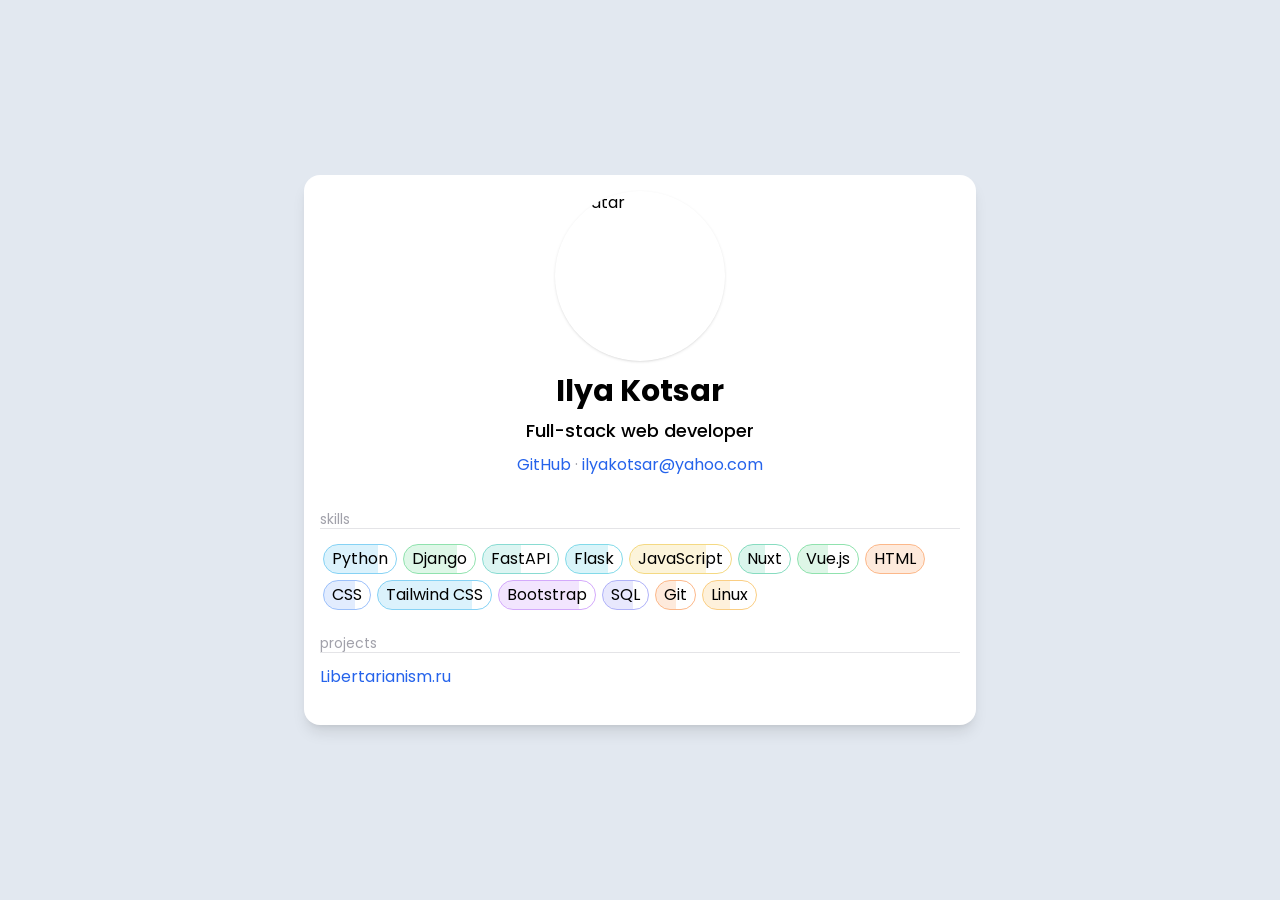
==== index.html @ 61170e6a "Update" ====
<!DOCTYPE html>
<html lang="en">
	<head>
		<meta charset="utf-8">
		<meta name="viewport" content="width=device-width, initial-scale=1">
		<title>Ilya Kotsar / Илья Коцарь</title>
		<link rel="icon" type="image/png" href="https://avatars.githubusercontent.com/u/57188064?v=4">
		<link rel="preconnect" href="https://fonts.googleapis.com">
		<link rel="preconnect" href="https://fonts.gstatic.com" crossorigin>
		<link href="https://fonts.googleapis.com/css2?family=Poppins:wght@400;700&display=swap" rel="stylesheet">
		<link rel="stylesheet" href="/main.min.css">
		<!--
		<script src="https://cdn.tailwindcss.com"></script>
		<style>
			body {
				font-family: 'Poppins', sans-serif;
			}
		</style>
		-->
	</head>
	<body class="text-black bg-slate-200">
		<div class="h-screen flex justify-center items-center">
			<div class="max-w-2xl bg-white rounded-2xl m-2 shadow-lg">
				<div class="p-4">
					<div class="flex justify-center">
						<img src="https://avatars.githubusercontent.com/u/57188064?v=4" class="rounded-full shadow" alt="Avatar" width="170" height="170">
					</div>
					<div class="text-center mt-3">
						<h1 class="text-3xl font-bold">Ilya Kotsar</h1>
						<h2 class="text-lg font-medium mt-2">Full-stack web developer</h2>
						<div class="mt-2">
							<a href="https://github.com/ilyakotsar" class="text-blue-600 border-b border-transparent hover:border-blue-600 hover:transition" target="_blank">GitHub</a>
							<span class="text-zinc-400">·</span>
							<a href="mailto:ilyakotsar@yahoo.com" class="text-blue-600 border-b border-transparent hover:border-blue-600 hover:transition">ilyakotsar@yahoo.com</a>
						</div>
					</div>
				</div>
				<div class="p-4">
					<h3 class="text-zinc-400 text-sm border-b border-zinc-200 h-5">skills</h3>
					<div class="flex flex-wrap mt-3 mb-5">
						<div class="h-7 px-2 relative outline outline-1 outline-sky-500/50 rounded-full m-1">
							<div class="h-7 px-2 w-3/4 bg-sky-500/15 rounded-l-full absolute bottom-0 left-0"></div>
							<div class="h-7 flex items-center justify-center relative">Python</div>
						</div>
						<div class="h-7 px-2 relative outline outline-1 outline-green-500/50 rounded-full m-1">
							<div class="h-7 px-2 w-3/4 bg-green-500/15 rounded-l-full absolute bottom-0 left-0"></div>
							<div class="h-7 flex items-center justify-center relative">Django</div>
						</div>
						<div class="h-7 px-2 relative outline outline-1 outline-teal-500/50 rounded-full m-1">
							<div class="h-7 px-2 w-1/2 bg-teal-500/15 rounded-l-full absolute bottom-0 left-0"></div>
							<div class="h-7 flex items-center justify-center relative">FastAPI</div>
						</div>
						<div class="h-7 px-2 relative outline outline-1 outline-cyan-500/50 rounded-full m-1">
							<div class="h-7 px-2 w-3/4 bg-cyan-500/15 rounded-l-full absolute bottom-0 left-0"></div>
							<div class="h-7 flex items-center justify-center relative">Flask</div>
						</div>
						<div class="h-7 px-2 relative outline outline-1 outline-yellow-500/50 rounded-full m-1">
							<div class="h-7 px-2 w-3/4 bg-yellow-500/15 rounded-l-full absolute bottom-0 left-0"></div>
							<div class="h-7 flex items-center justify-center relative">JavaScript</div>
						</div>
						<div class="h-7 px-2 relative outline outline-1 outline-emerald-500/50 rounded-full m-1">
							<div class="h-7 px-2 w-1/2 bg-emerald-500/15 rounded-l-full absolute bottom-0 left-0"></div>
							<div class="h-7 flex items-center justify-center relative">Nuxt</div>
						</div>
						<div class="h-7 px-2 relative outline outline-1 outline-green-500/50 rounded-full m-1">
							<div class="h-7 px-2 w-1/2 bg-green-500/15 rounded-l-full absolute bottom-0 left-0"></div>
							<div class="h-7 flex items-center justify-center relative">Vue.js</div>
						</div>
						<div class="h-7 px-2 relative outline outline-1 outline-orange-500/50 rounded-full m-1">
							<div class="h-7 px-2 w-full bg-orange-500/15 rounded-full absolute bottom-0 left-0"></div>
							<div class="h-7 flex items-center justify-center relative">HTML</div>
						</div>
						<div class="h-7 px-2 relative outline outline-1 outline-blue-500/50 rounded-full m-1">
							<div class="h-7 px-2 w-4/6 bg-blue-500/15 rounded-l-full absolute bottom-0 left-0"></div>
							<div class="h-7 flex items-center justify-center relative">CSS</div>
						</div>
						<div class="h-7 px-2 relative outline outline-1 outline-sky-500/50 rounded-full m-1">
							<div class="h-7 px-2 w-5/6 bg-sky-500/15 rounded-l-full absolute bottom-0 left-0"></div>
							<div class="h-7 flex items-center justify-center relative">Tailwind CSS</div>
						</div>
						<div class="h-7 px-2 relative outline outline-1 outline-purple-500/50 rounded-full m-1">
							<div class="h-7 px-2 w-5/6 bg-purple-500/15 rounded-l-full absolute bottom-0 left-0"></div>
							<div class="h-7 flex items-center justify-center relative">Bootstrap</div>
						</div>
						<div class="h-7 px-2 relative outline outline-1 outline-indigo-500/50 rounded-full m-1">
							<div class="h-7 px-2 w-4/6 bg-indigo-500/15 rounded-l-full absolute bottom-0 left-0"></div>
							<div class="h-7 flex items-center justify-center relative">SQL</div>
						</div>
						<div class="h-7 px-2 relative outline outline-1 outline-orange-500/50 rounded-full m-1">
							<div class="h-7 px-2 w-1/2 bg-orange-500/15 rounded-l-full absolute bottom-0 left-0"></div>
							<div class="h-7 flex items-center justify-center relative">Git</div>
						</div>
						<div class="h-7 px-2 relative outline outline-1 outline-amber-500/50 rounded-full m-1">
							<div class="h-7 px-2 w-1/2 bg-amber-500/15 rounded-l-full absolute bottom-0 left-0"></div>
							<div class="h-7 flex items-center justify-center relative">Linux</div>
						</div>
					</div>
					<h3 class="text-zinc-400 text-sm border-b border-zinc-200 h-5">projects</h3>
					<div class="mt-3 mb-5">
						<a href="https://libertarianism.ru/" class="text-blue-600 border-b border-transparent hover:border-blue-600 hover:transition" target="_blank">Libertarianism.ru</a>
					</div>
				</div>
			</div>
		</div>
	</body>
</html>
---- main.min.css ----
/*! tailwindcss v3.4.4 | MIT License | https://tailwindcss.com*/*,:after,:before{box-sizing:border-box;border:0 solid #e5e7eb}:after,:before{--tw-content:""}:host,html{line-height:1.5;-webkit-text-size-adjust:100%;-moz-tab-size:4;-o-tab-size:4;tab-size:4;font-family:Poppins,sans-serif;font-feature-settings:normal;font-variation-settings:normal;-webkit-tap-highlight-color:transparent}body{margin:0;line-height:inherit}hr{height:0;color:inherit;border-top-width:1px}abbr:where([title]){-webkit-text-decoration:underline dotted;text-decoration:underline dotted}h1,h2,h3,h4,h5,h6{font-size:inherit;font-weight:inherit}a{color:inherit;text-decoration:inherit}b,strong{font-weight:bolder}code,kbd,pre,samp{font-family:monospace;font-feature-settings:normal;font-variation-settings:normal;font-size:1em}small{font-size:80%}sub,sup{font-size:75%;line-height:0;position:relative;vertical-align:initial}sub{bottom:-.25em}sup{top:-.5em}table{text-indent:0;border-color:inherit;border-collapse:collapse}button,input,optgroup,select,textarea{font-family:inherit;font-feature-settings:inherit;font-variation-settings:inherit;font-size:100%;font-weight:inherit;line-height:inherit;letter-spacing:inherit;color:inherit;margin:0;padding:0}button,select{text-transform:none}button,input:where([type=button]),input:where([type=reset]),input:where([type=submit]){-webkit-appearance:button;background-color:initial;background-image:none}:-moz-focusring{outline:auto}:-moz-ui-invalid{box-shadow:none}progress{vertical-align:initial}::-webkit-inner-spin-button,::-webkit-outer-spin-button{height:auto}[type=search]{-webkit-appearance:textfield;outline-offset:-2px}::-webkit-search-decoration{-webkit-appearance:none}::-webkit-file-upload-button{-webkit-appearance:button;font:inherit}summary{display:list-item}blockquote,dd,dl,figure,h1,h2,h3,h4,h5,h6,hr,p,pre{margin:0}fieldset{margin:0}fieldset,legend{padding:0}menu,ol,ul{list-style:none;margin:0;padding:0}dialog{padding:0}textarea{resize:vertical}input::-moz-placeholder,textarea::-moz-placeholder{opacity:1;color:#9ca3af}input::placeholder,textarea::placeholder{opacity:1;color:#9ca3af}[role=button],button{cursor:pointer}:disabled{cursor:default}audio,canvas,embed,iframe,img,object,svg,video{display:block;vertical-align:middle}img,video{max-width:100%;height:auto}[hidden]{display:none}*,::backdrop,:after,:before{--tw-border-spacing-x:0;--tw-border-spacing-y:0;--tw-translate-x:0;--tw-translate-y:0;--tw-rotate:0;--tw-skew-x:0;--tw-skew-y:0;--tw-scale-x:1;--tw-scale-y:1;--tw-pan-x: ;--tw-pan-y: ;--tw-pinch-zoom: ;--tw-scroll-snap-strictness:proximity;--tw-gradient-from-position: ;--tw-gradient-via-position: ;--tw-gradient-to-position: ;--tw-ordinal: ;--tw-slashed-zero: ;--tw-numeric-figure: ;--tw-numeric-spacing: ;--tw-numeric-fraction: ;--tw-ring-inset: ;--tw-ring-offset-width:0px;--tw-ring-offset-color:#fff;--tw-ring-color:#3b82f680;--tw-ring-offset-shadow:0 0 #0000;--tw-ring-shadow:0 0 #0000;--tw-shadow:0 0 #0000;--tw-shadow-colored:0 0 #0000;--tw-blur: ;--tw-brightness: ;--tw-contrast: ;--tw-grayscale: ;--tw-hue-rotate: ;--tw-invert: ;--tw-saturate: ;--tw-sepia: ;--tw-drop-shadow: ;--tw-backdrop-blur: ;--tw-backdrop-brightness: ;--tw-backdrop-contrast: ;--tw-backdrop-grayscale: ;--tw-backdrop-hue-rotate: ;--tw-backdrop-invert: ;--tw-backdrop-opacity: ;--tw-backdrop-saturate: ;--tw-backdrop-sepia: ;--tw-contain-size: ;--tw-contain-layout: ;--tw-contain-paint: ;--tw-contain-style: }.absolute{position:absolute}.relative{position:relative}.bottom-0{bottom:0}.left-0{left:0}.m-1{margin:.25rem}.m-2{margin:.5rem}.mb-5{margin-bottom:1.25rem}.mt-2{margin-top:.5rem}.mt-3{margin-top:.75rem}.flex{display:flex}.h-5{height:1.25rem}.h-7{height:1.75rem}.h-screen{height:100vh}.w-1\/2{width:50%}.w-3\/4{width:75%}.w-4\/6{width:66.666667%}.w-5\/6{width:83.333333%}.w-full{width:100%}.max-w-2xl{max-width:42rem}.flex-wrap{flex-wrap:wrap}.items-center{align-items:center}.justify-center{justify-content:center}.rounded-2xl{border-radius:1rem}.rounded-full{border-radius:9999px}.rounded-l-full{border-top-left-radius:9999px;border-bottom-left-radius:9999px}.border-b{border-bottom-width:1px}.border-transparent{border-color:#0000}.border-zinc-200{--tw-border-opacity:1;border-color:rgb(228 228 231/var(--tw-border-opacity))}.bg-amber-500\/15{background-color:#f59e0b26}.bg-blue-500\/15{background-color:#3b82f626}.bg-cyan-500\/15{background-color:#06b6d426}.bg-emerald-500\/15{background-color:#10b98126}.bg-green-500\/15{background-color:#22c55e26}.bg-indigo-500\/15{background-color:#6366f126}.bg-orange-500\/15{background-color:#f9731626}.bg-purple-500\/15{background-color:#a855f726}.bg-sky-500\/15{background-color:#0ea5e926}.bg-slate-200{--tw-bg-opacity:1;background-color:rgb(226 232 240/var(--tw-bg-opacity))}.bg-teal-500\/15{background-color:#14b8a626}.bg-white{--tw-bg-opacity:1;background-color:rgb(255 255 255/var(--tw-bg-opacity))}.bg-yellow-500\/15{background-color:#eab30826}.p-4{padding:1rem}.px-2{padding-left:.5rem;padding-right:.5rem}.text-center{text-align:center}.text-3xl{font-size:1.875rem;line-height:2.25rem}.text-lg{font-size:1.125rem;line-height:1.75rem}.text-sm{font-size:.875rem;line-height:1.25rem}.font-bold{font-weight:700}.font-medium{font-weight:500}.text-black{--tw-text-opacity:1;color:rgb(0 0 0/var(--tw-text-opacity))}.text-blue-600{--tw-text-opacity:1;color:rgb(37 99 235/var(--tw-text-opacity))}.text-zinc-400{--tw-text-opacity:1;color:rgb(161 161 170/var(--tw-text-opacity))}.shadow{--tw-shadow:0 1px 3px 0 #0000001a,0 1px 2px -1px #0000001a;--tw-shadow-colored:0 1px 3px 0 var(--tw-shadow-color),0 1px 2px -1px var(--tw-shadow-color)}.shadow,.shadow-lg{box-shadow:var(--tw-ring-offset-shadow,0 0 #0000),var(--tw-ring-shadow,0 0 #0000),var(--tw-shadow)}.shadow-lg{--tw-shadow:0 10px 15px -3px #0000001a,0 4px 6px -4px #0000001a;--tw-shadow-colored:0 10px 15px -3px var(--tw-shadow-color),0 4px 6px -4px var(--tw-shadow-color)}.outline{outline-style:solid}.outline-1{outline-width:1px}.outline-amber-500\/50{outline-color:#f59e0b80}.outline-blue-500\/50{outline-color:#3b82f680}.outline-cyan-500\/50{outline-color:#06b6d480}.outline-emerald-500\/50{outline-color:#10b98180}.outline-green-500\/50{outline-color:#22c55e80}.outline-indigo-500\/50{outline-color:#6366f180}.outline-orange-500\/50{outline-color:#f9731680}.outline-purple-500\/50{outline-color:#a855f780}.outline-sky-500\/50{outline-color:#0ea5e980}.outline-teal-500\/50{outline-color:#14b8a680}.outline-yellow-500\/50{outline-color:#eab30880}.hover\:border-blue-600:hover{--tw-border-opacity:1;border-color:rgb(37 99 235/var(--tw-border-opacity))}.hover\:transition:hover{transition-property:color,background-color,border-color,text-decoration-color,fill,stroke,opacity,box-shadow,transform,filter,-webkit-backdrop-filter;transition-property:color,background-color,border-color,text-decoration-color,fill,stroke,opacity,box-shadow,transform,filter,backdrop-filter;transition-property:color,background-color,border-color,text-decoration-color,fill,stroke,opacity,box-shadow,transform,filter,backdrop-filter,-webkit-backdrop-filter;transition-timing-function:cubic-bezier(.4,0,.2,1);transition-duration:.15s}
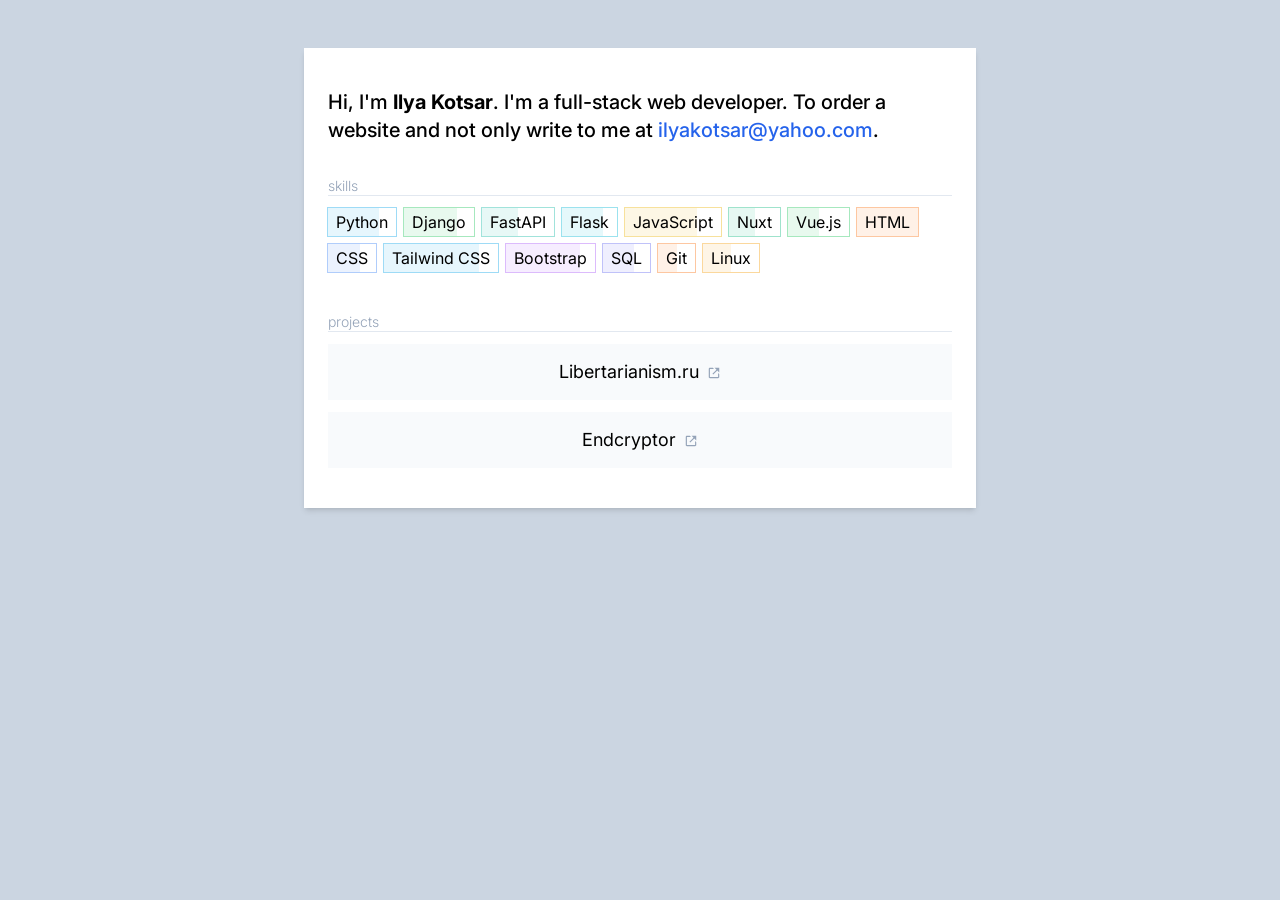
==== commit 00bbc105: "Update" ====
--- a/index.html
+++ b/index.html
@@ -3,101 +3,109 @@
 	<head>
 		<meta charset="utf-8">
 		<meta name="viewport" content="width=device-width, initial-scale=1">
-		<title>Ilya Kotsar / Илья Коцарь</title>
+		<title>Ilya Kotsar</title>
 		<link rel="icon" type="image/png" href="https://avatars.githubusercontent.com/u/57188064?v=4">
 		<link rel="preconnect" href="https://fonts.googleapis.com">
 		<link rel="preconnect" href="https://fonts.gstatic.com" crossorigin>
-		<link href="https://fonts.googleapis.com/css2?family=Poppins:wght@400;700&display=swap" rel="stylesheet">
+		<link href="https://fonts.googleapis.com/css2?family=Inter:wght@100..900&display=swap" rel="stylesheet">
+		<!--
+			<script src="https://cdn.tailwindcss.com"></script>
+			<style>
+				body {
+					font-family: 'Inter', sans-serif;
+				}
+			</style>
+		-->
 		<link rel="stylesheet" href="/main.min.css">
-		<!--
-		<script src="https://cdn.tailwindcss.com"></script>
-		<style>
-			body {
-				font-family: 'Poppins', sans-serif;
-			}
-		</style>
-		-->
 	</head>
-	<body class="text-black bg-slate-200">
-		<div class="h-screen flex justify-center items-center">
-			<div class="max-w-2xl bg-white rounded-2xl m-2 shadow-lg">
-				<div class="p-4">
-					<div class="flex justify-center">
-						<img src="https://avatars.githubusercontent.com/u/57188064?v=4" class="rounded-full shadow" alt="Avatar" width="170" height="170">
-					</div>
-					<div class="text-center mt-3">
-						<h1 class="text-3xl font-bold">Ilya Kotsar</h1>
-						<h2 class="text-lg font-medium mt-2">Full-stack web developer</h2>
-						<div class="mt-2">
-							<a href="https://github.com/ilyakotsar" class="text-blue-600 border-b border-transparent hover:border-blue-600 hover:transition" target="_blank">GitHub</a>
-							<span class="text-zinc-400">·</span>
-							<a href="mailto:ilyakotsar@yahoo.com" class="text-blue-600 border-b border-transparent hover:border-blue-600 hover:transition">ilyakotsar@yahoo.com</a>
+	<body class="text-black bg-slate-300">
+		<div class="flex justify-center my-10">
+			<div class="max-w-2xl bg-white px-6 py-10 m-2 shadow-md">
+				<div class="mb-8 text-xl font-medium">
+					<p>
+						Hi, I'm <strong>Ilya Kotsar</strong>. I'm a full-stack web developer. To order a website and not only write to me at <a href="mailto:ilyakotsar@yahoo.com" class="text-blue-600 hover:text-blue-400 transition">ilyakotsar@yahoo.com</a>.
+					</p>
+				</div>
+				<div class="mb-8">
+					<h3 class="text-slate-400 text-sm font-light border-b border-slate-200 h-5">skills</h3>
+					<div class="flex flex-wrap mt-3">
+						<div class="h-7 px-2 relative outline outline-1 outline-sky-500/40 me-2 mb-2">
+							<div class="h-7 px-2 w-3/4 bg-sky-500/10 absolute bottom-0 left-0"></div>
+							<div class="h-7 flex items-center justify-center relative">Python</div>
+						</div>
+						<div class="h-7 px-2 relative outline outline-1 outline-green-500/40 me-2 mb-2">
+							<div class="h-7 px-2 w-3/4 bg-green-500/10 absolute bottom-0 left-0"></div>
+							<div class="h-7 flex items-center justify-center relative">Django</div>
+						</div>
+						<div class="h-7 px-2 relative outline outline-1 outline-teal-500/40 me-2 mb-2">
+							<div class="h-7 px-2 w-1/2 bg-teal-500/10 absolute bottom-0 left-0"></div>
+							<div class="h-7 flex items-center justify-center relative">FastAPI</div>
+						</div>
+						<div class="h-7 px-2 relative outline outline-1 outline-cyan-500/40 me-2 mb-2">
+							<div class="h-7 px-2 w-3/4 bg-cyan-500/10 absolute bottom-0 left-0"></div>
+							<div class="h-7 flex items-center justify-center relative">Flask</div>
+						</div>
+						<div class="h-7 px-2 relative outline outline-1 outline-yellow-500/40 me-2 mb-2">
+							<div class="h-7 px-2 w-3/4 bg-yellow-500/10 absolute bottom-0 left-0"></div>
+							<div class="h-7 flex items-center justify-center relative">JavaScript</div>
+						</div>
+						<div class="h-7 px-2 relative outline outline-1 outline-emerald-500/40 me-2 mb-2">
+							<div class="h-7 px-2 w-1/2 bg-emerald-500/10 absolute bottom-0 left-0"></div>
+							<div class="h-7 flex items-center justify-center relative">Nuxt</div>
+						</div>
+						<div class="h-7 px-2 relative outline outline-1 outline-green-500/40 me-2 mb-2">
+							<div class="h-7 px-2 w-1/2 bg-green-500/10 absolute bottom-0 left-0"></div>
+							<div class="h-7 flex items-center justify-center relative">Vue.js</div>
+						</div>
+						<div class="h-7 px-2 relative outline outline-1 outline-orange-500/40 me-2 mb-2">
+							<div class="h-7 px-2 w-full bg-orange-500/10 absolute bottom-0 left-0"></div>
+							<div class="h-7 flex items-center justify-center relative">HTML</div>
+						</div>
+						<div class="h-7 px-2 relative outline outline-1 outline-blue-500/40 me-2 mb-2">
+							<div class="h-7 px-2 w-4/6 bg-blue-500/10 absolute bottom-0 left-0"></div>
+							<div class="h-7 flex items-center justify-center relative">CSS</div>
+						</div>
+						<div class="h-7 px-2 relative outline outline-1 outline-sky-500/40 me-2 mb-2">
+							<div class="h-7 px-2 w-5/6 bg-sky-500/10 absolute bottom-0 left-0"></div>
+							<div class="h-7 flex items-center justify-center relative">Tailwind CSS</div>
+						</div>
+						<div class="h-7 px-2 relative outline outline-1 outline-purple-500/40 me-2 mb-2">
+							<div class="h-7 px-2 w-5/6 bg-purple-500/10 absolute bottom-0 left-0"></div>
+							<div class="h-7 flex items-center justify-center relative">Bootstrap</div>
+						</div>
+						<div class="h-7 px-2 relative outline outline-1 outline-indigo-500/40 me-2 mb-2">
+							<div class="h-7 px-2 w-4/6 bg-indigo-500/10 absolute bottom-0 left-0"></div>
+							<div class="h-7 flex items-center justify-center relative">SQL</div>
+						</div>
+						<div class="h-7 px-2 relative outline outline-1 outline-orange-500/40 me-2 mb-2">
+							<div class="h-7 px-2 w-1/2 bg-orange-500/10 absolute bottom-0 left-0"></div>
+							<div class="h-7 flex items-center justify-center relative">Git</div>
+						</div>
+						<div class="h-7 px-2 relative outline outline-1 outline-amber-500/40 me-2 mb-2">
+							<div class="h-7 px-2 w-1/2 bg-amber-500/10 absolute bottom-0 left-0"></div>
+							<div class="h-7 flex items-center justify-center relative">Linux</div>
 						</div>
 					</div>
 				</div>
-				<div class="p-4">
-					<h3 class="text-zinc-400 text-sm border-b border-zinc-200 h-5">skills</h3>
-					<div class="flex flex-wrap mt-3 mb-5">
-						<div class="h-7 px-2 relative outline outline-1 outline-sky-500/50 rounded-full m-1">
-							<div class="h-7 px-2 w-3/4 bg-sky-500/15 rounded-l-full absolute bottom-0 left-0"></div>
-							<div class="h-7 flex items-center justify-center relative">Python</div>
+				<div>
+					<h3 class="text-slate-400 text-sm font-light border-b border-slate-200 h-5">projects</h3>
+					<div class="mt-3">
+						<div class="mb-3 flex justify-center bg-slate-50 border-2 border-transparent hover:bg-inherit hover:border-blue-400 py-3 relative transition">
+							<div class="flex items-center">
+								<a href="https://libertarianism.ru/" class="stretched-link text-lg" target="_blank">Libertarianism.ru</a>
+								<div class="ms-2 mt-0.5 text-slate-400">
+									<svg xmlns="http://www.w3.org/2000/svg" width="14" height="14" viewBox="0 0 24 24" fill="currentColor"><path d="m13 3 3.293 3.293-7 7 1.414 1.414 7-7L21 11V3z"></path><path d="M19 19H5V5h7l-2-2H5c-1.103 0-2 .897-2 2v14c0 1.103.897 2 2 2h14c1.103 0 2-.897 2-2v-5l-2-2v7z"></path></svg>
+								</div>
+							</div>
 						</div>
-						<div class="h-7 px-2 relative outline outline-1 outline-green-500/50 rounded-full m-1">
-							<div class="h-7 px-2 w-3/4 bg-green-500/15 rounded-l-full absolute bottom-0 left-0"></div>
-							<div class="h-7 flex items-center justify-center relative">Django</div>
+						<div class="flex justify-center bg-slate-50 border-2 border-transparent hover:bg-inherit hover:border-blue-400 py-3 relative transition">
+							<div class="flex items-center">
+								<a href="https://github.com/ilyakotsar/endcryptor" class="stretched-link text-lg" target="_blank">Endcryptor</a>
+								<div class="ms-2 mt-0.5 text-slate-400">
+									<svg xmlns="http://www.w3.org/2000/svg" width="14" height="14" viewBox="0 0 24 24" fill="currentColor"><path d="m13 3 3.293 3.293-7 7 1.414 1.414 7-7L21 11V3z"></path><path d="M19 19H5V5h7l-2-2H5c-1.103 0-2 .897-2 2v14c0 1.103.897 2 2 2h14c1.103 0 2-.897 2-2v-5l-2-2v7z"></path></svg>
+								</div>
+							</div>
 						</div>
-						<div class="h-7 px-2 relative outline outline-1 outline-teal-500/50 rounded-full m-1">
-							<div class="h-7 px-2 w-1/2 bg-teal-500/15 rounded-l-full absolute bottom-0 left-0"></div>
-							<div class="h-7 flex items-center justify-center relative">FastAPI</div>
-						</div>
-						<div class="h-7 px-2 relative outline outline-1 outline-cyan-500/50 rounded-full m-1">
-							<div class="h-7 px-2 w-3/4 bg-cyan-500/15 rounded-l-full absolute bottom-0 left-0"></div>
-							<div class="h-7 flex items-center justify-center relative">Flask</div>
-						</div>
-						<div class="h-7 px-2 relative outline outline-1 outline-yellow-500/50 rounded-full m-1">
-							<div class="h-7 px-2 w-3/4 bg-yellow-500/15 rounded-l-full absolute bottom-0 left-0"></div>
-							<div class="h-7 flex items-center justify-center relative">JavaScript</div>
-						</div>
-						<div class="h-7 px-2 relative outline outline-1 outline-emerald-500/50 rounded-full m-1">
-							<div class="h-7 px-2 w-1/2 bg-emerald-500/15 rounded-l-full absolute bottom-0 left-0"></div>
-							<div class="h-7 flex items-center justify-center relative">Nuxt</div>
-						</div>
-						<div class="h-7 px-2 relative outline outline-1 outline-green-500/50 rounded-full m-1">
-							<div class="h-7 px-2 w-1/2 bg-green-500/15 rounded-l-full absolute bottom-0 left-0"></div>
-							<div class="h-7 flex items-center justify-center relative">Vue.js</div>
-						</div>
-						<div class="h-7 px-2 relative outline outline-1 outline-orange-500/50 rounded-full m-1">
-							<div class="h-7 px-2 w-full bg-orange-500/15 rounded-full absolute bottom-0 left-0"></div>
-							<div class="h-7 flex items-center justify-center relative">HTML</div>
-						</div>
-						<div class="h-7 px-2 relative outline outline-1 outline-blue-500/50 rounded-full m-1">
-							<div class="h-7 px-2 w-4/6 bg-blue-500/15 rounded-l-full absolute bottom-0 left-0"></div>
-							<div class="h-7 flex items-center justify-center relative">CSS</div>
-						</div>
-						<div class="h-7 px-2 relative outline outline-1 outline-sky-500/50 rounded-full m-1">
-							<div class="h-7 px-2 w-5/6 bg-sky-500/15 rounded-l-full absolute bottom-0 left-0"></div>
-							<div class="h-7 flex items-center justify-center relative">Tailwind CSS</div>
-						</div>
-						<div class="h-7 px-2 relative outline outline-1 outline-purple-500/50 rounded-full m-1">
-							<div class="h-7 px-2 w-5/6 bg-purple-500/15 rounded-l-full absolute bottom-0 left-0"></div>
-							<div class="h-7 flex items-center justify-center relative">Bootstrap</div>
-						</div>
-						<div class="h-7 px-2 relative outline outline-1 outline-indigo-500/50 rounded-full m-1">
-							<div class="h-7 px-2 w-4/6 bg-indigo-500/15 rounded-l-full absolute bottom-0 left-0"></div>
-							<div class="h-7 flex items-center justify-center relative">SQL</div>
-						</div>
-						<div class="h-7 px-2 relative outline outline-1 outline-orange-500/50 rounded-full m-1">
-							<div class="h-7 px-2 w-1/2 bg-orange-500/15 rounded-l-full absolute bottom-0 left-0"></div>
-							<div class="h-7 flex items-center justify-center relative">Git</div>
-						</div>
-						<div class="h-7 px-2 relative outline outline-1 outline-amber-500/50 rounded-full m-1">
-							<div class="h-7 px-2 w-1/2 bg-amber-500/15 rounded-l-full absolute bottom-0 left-0"></div>
-							<div class="h-7 flex items-center justify-center relative">Linux</div>
-						</div>
-					</div>
-					<h3 class="text-zinc-400 text-sm border-b border-zinc-200 h-5">projects</h3>
-					<div class="mt-3 mb-5">
-						<a href="https://libertarianism.ru/" class="text-blue-600 border-b border-transparent hover:border-blue-600 hover:transition" target="_blank">Libertarianism.ru</a>
 					</div>
 				</div>
 			</div>
--- a/main.min.css
+++ b/main.min.css
@@ -1 +1 @@
-/*! tailwindcss v3.4.4 | MIT License | https://tailwindcss.com*/*,:after,:before{box-sizing:border-box;border:0 solid #e5e7eb}:after,:before{--tw-content:""}:host,html{line-height:1.5;-webkit-text-size-adjust:100%;-moz-tab-size:4;-o-tab-size:4;tab-size:4;font-family:Poppins,sans-serif;font-feature-settings:normal;font-variation-settings:normal;-webkit-tap-highlight-color:transparent}body{margin:0;line-height:inherit}hr{height:0;color:inherit;border-top-width:1px}abbr:where([title]){-webkit-text-decoration:underline dotted;text-decoration:underline dotted}h1,h2,h3,h4,h5,h6{font-size:inherit;font-weight:inherit}a{color:inherit;text-decoration:inherit}b,strong{font-weight:bolder}code,kbd,pre,samp{font-family:monospace;font-feature-settings:normal;font-variation-settings:normal;font-size:1em}small{font-size:80%}sub,sup{font-size:75%;line-height:0;position:relative;vertical-align:initial}sub{bottom:-.25em}sup{top:-.5em}table{text-indent:0;border-color:inherit;border-collapse:collapse}button,input,optgroup,select,textarea{font-family:inherit;font-feature-settings:inherit;font-variation-settings:inherit;font-size:100%;font-weight:inherit;line-height:inherit;letter-spacing:inherit;color:inherit;margin:0;padding:0}button,select{text-transform:none}button,input:where([type=button]),input:where([type=reset]),input:where([type=submit]){-webkit-appearance:button;background-color:initial;background-image:none}:-moz-focusring{outline:auto}:-moz-ui-invalid{box-shadow:none}progress{vertical-align:initial}::-webkit-inner-spin-button,::-webkit-outer-spin-button{height:auto}[type=search]{-webkit-appearance:textfield;outline-offset:-2px}::-webkit-search-decoration{-webkit-appearance:none}::-webkit-file-upload-button{-webkit-appearance:button;font:inherit}summary{display:list-item}blockquote,dd,dl,figure,h1,h2,h3,h4,h5,h6,hr,p,pre{margin:0}fieldset{margin:0}fieldset,legend{padding:0}menu,ol,ul{list-style:none;margin:0;padding:0}dialog{padding:0}textarea{resize:vertical}input::-moz-placeholder,textarea::-moz-placeholder{opacity:1;color:#9ca3af}input::placeholder,textarea::placeholder{opacity:1;color:#9ca3af}[role=button],button{cursor:pointer}:disabled{cursor:default}audio,canvas,embed,iframe,img,object,svg,video{display:block;vertical-align:middle}img,video{max-width:100%;height:auto}[hidden]{display:none}*,::backdrop,:after,:before{--tw-border-spacing-x:0;--tw-border-spacing-y:0;--tw-translate-x:0;--tw-translate-y:0;--tw-rotate:0;--tw-skew-x:0;--tw-skew-y:0;--tw-scale-x:1;--tw-scale-y:1;--tw-pan-x: ;--tw-pan-y: ;--tw-pinch-zoom: ;--tw-scroll-snap-strictness:proximity;--tw-gradient-from-position: ;--tw-gradient-via-position: ;--tw-gradient-to-position: ;--tw-ordinal: ;--tw-slashed-zero: ;--tw-numeric-figure: ;--tw-numeric-spacing: ;--tw-numeric-fraction: ;--tw-ring-inset: ;--tw-ring-offset-width:0px;--tw-ring-offset-color:#fff;--tw-ring-color:#3b82f680;--tw-ring-offset-shadow:0 0 #0000;--tw-ring-shadow:0 0 #0000;--tw-shadow:0 0 #0000;--tw-shadow-colored:0 0 #0000;--tw-blur: ;--tw-brightness: ;--tw-contrast: ;--tw-grayscale: ;--tw-hue-rotate: ;--tw-invert: ;--tw-saturate: ;--tw-sepia: ;--tw-drop-shadow: ;--tw-backdrop-blur: ;--tw-backdrop-brightness: ;--tw-backdrop-contrast: ;--tw-backdrop-grayscale: ;--tw-backdrop-hue-rotate: ;--tw-backdrop-invert: ;--tw-backdrop-opacity: ;--tw-backdrop-saturate: ;--tw-backdrop-sepia: ;--tw-contain-size: ;--tw-contain-layout: ;--tw-contain-paint: ;--tw-contain-style: }.absolute{position:absolute}.relative{position:relative}.bottom-0{bottom:0}.left-0{left:0}.m-1{margin:.25rem}.m-2{margin:.5rem}.mb-5{margin-bottom:1.25rem}.mt-2{margin-top:.5rem}.mt-3{margin-top:.75rem}.flex{display:flex}.h-5{height:1.25rem}.h-7{height:1.75rem}.h-screen{height:100vh}.w-1\/2{width:50%}.w-3\/4{width:75%}.w-4\/6{width:66.666667%}.w-5\/6{width:83.333333%}.w-full{width:100%}.max-w-2xl{max-width:42rem}.flex-wrap{flex-wrap:wrap}.items-center{align-items:center}.justify-center{justify-content:center}.rounded-2xl{border-radius:1rem}.rounded-full{border-radius:9999px}.rounded-l-full{border-top-left-radius:9999px;border-bottom-left-radius:9999px}.border-b{border-bottom-width:1px}.border-transparent{border-color:#0000}.border-zinc-200{--tw-border-opacity:1;border-color:rgb(228 228 231/var(--tw-border-opacity))}.bg-amber-500\/15{background-color:#f59e0b26}.bg-blue-500\/15{background-color:#3b82f626}.bg-cyan-500\/15{background-color:#06b6d426}.bg-emerald-500\/15{background-color:#10b98126}.bg-green-500\/15{background-color:#22c55e26}.bg-indigo-500\/15{background-color:#6366f126}.bg-orange-500\/15{background-color:#f9731626}.bg-purple-500\/15{background-color:#a855f726}.bg-sky-500\/15{background-color:#0ea5e926}.bg-slate-200{--tw-bg-opacity:1;background-color:rgb(226 232 240/var(--tw-bg-opacity))}.bg-teal-500\/15{background-color:#14b8a626}.bg-white{--tw-bg-opacity:1;background-color:rgb(255 255 255/var(--tw-bg-opacity))}.bg-yellow-500\/15{background-color:#eab30826}.p-4{padding:1rem}.px-2{padding-left:.5rem;padding-right:.5rem}.text-center{text-align:center}.text-3xl{font-size:1.875rem;line-height:2.25rem}.text-lg{font-size:1.125rem;line-height:1.75rem}.text-sm{font-size:.875rem;line-height:1.25rem}.font-bold{font-weight:700}.font-medium{font-weight:500}.text-black{--tw-text-opacity:1;color:rgb(0 0 0/var(--tw-text-opacity))}.text-blue-600{--tw-text-opacity:1;color:rgb(37 99 235/var(--tw-text-opacity))}.text-zinc-400{--tw-text-opacity:1;color:rgb(161 161 170/var(--tw-text-opacity))}.shadow{--tw-shadow:0 1px 3px 0 #0000001a,0 1px 2px -1px #0000001a;--tw-shadow-colored:0 1px 3px 0 var(--tw-shadow-color),0 1px 2px -1px var(--tw-shadow-color)}.shadow,.shadow-lg{box-shadow:var(--tw-ring-offset-shadow,0 0 #0000),var(--tw-ring-shadow,0 0 #0000),var(--tw-shadow)}.shadow-lg{--tw-shadow:0 10px 15px -3px #0000001a,0 4px 6px -4px #0000001a;--tw-shadow-colored:0 10px 15px -3px var(--tw-shadow-color),0 4px 6px -4px var(--tw-shadow-color)}.outline{outline-style:solid}.outline-1{outline-width:1px}.outline-amber-500\/50{outline-color:#f59e0b80}.outline-blue-500\/50{outline-color:#3b82f680}.outline-cyan-500\/50{outline-color:#06b6d480}.outline-emerald-500\/50{outline-color:#10b98180}.outline-green-500\/50{outline-color:#22c55e80}.outline-indigo-500\/50{outline-color:#6366f180}.outline-orange-500\/50{outline-color:#f9731680}.outline-purple-500\/50{outline-color:#a855f780}.outline-sky-500\/50{outline-color:#0ea5e980}.outline-teal-500\/50{outline-color:#14b8a680}.outline-yellow-500\/50{outline-color:#eab30880}.hover\:border-blue-600:hover{--tw-border-opacity:1;border-color:rgb(37 99 235/var(--tw-border-opacity))}.hover\:transition:hover{transition-property:color,background-color,border-color,text-decoration-color,fill,stroke,opacity,box-shadow,transform,filter,-webkit-backdrop-filter;transition-property:color,background-color,border-color,text-decoration-color,fill,stroke,opacity,box-shadow,transform,filter,backdrop-filter;transition-property:color,background-color,border-color,text-decoration-color,fill,stroke,opacity,box-shadow,transform,filter,backdrop-filter,-webkit-backdrop-filter;transition-timing-function:cubic-bezier(.4,0,.2,1);transition-duration:.15s}+/*! tailwindcss v3.4.4 | MIT License | https://tailwindcss.com*/*,:after,:before{box-sizing:border-box;border:0 solid #e5e7eb}:after,:before{--tw-content:""}:host,html{line-height:1.5;-webkit-text-size-adjust:100%;-moz-tab-size:4;-o-tab-size:4;tab-size:4;font-family:Inter,sans-serif;font-feature-settings:normal;font-variation-settings:normal;-webkit-tap-highlight-color:transparent}body{margin:0;line-height:inherit}hr{height:0;color:inherit;border-top-width:1px}abbr:where([title]){-webkit-text-decoration:underline dotted;text-decoration:underline dotted}h1,h2,h3,h4,h5,h6{font-size:inherit;font-weight:inherit}a{color:inherit;text-decoration:inherit}b,strong{font-weight:bolder}code,kbd,pre,samp{font-family:monospace;font-feature-settings:normal;font-variation-settings:normal;font-size:1em}small{font-size:80%}sub,sup{font-size:75%;line-height:0;position:relative;vertical-align:initial}sub{bottom:-.25em}sup{top:-.5em}table{text-indent:0;border-color:inherit;border-collapse:collapse}button,input,optgroup,select,textarea{font-family:inherit;font-feature-settings:inherit;font-variation-settings:inherit;font-size:100%;font-weight:inherit;line-height:inherit;letter-spacing:inherit;color:inherit;margin:0;padding:0}button,select{text-transform:none}button,input:where([type=button]),input:where([type=reset]),input:where([type=submit]){-webkit-appearance:button;background-color:initial;background-image:none}:-moz-focusring{outline:auto}:-moz-ui-invalid{box-shadow:none}progress{vertical-align:initial}::-webkit-inner-spin-button,::-webkit-outer-spin-button{height:auto}[type=search]{-webkit-appearance:textfield;outline-offset:-2px}::-webkit-search-decoration{-webkit-appearance:none}::-webkit-file-upload-button{-webkit-appearance:button;font:inherit}summary{display:list-item}blockquote,dd,dl,figure,h1,h2,h3,h4,h5,h6,hr,p,pre{margin:0}fieldset{margin:0}fieldset,legend{padding:0}menu,ol,ul{list-style:none;margin:0;padding:0}dialog{padding:0}textarea{resize:vertical}input::-moz-placeholder,textarea::-moz-placeholder{opacity:1;color:#9ca3af}input::placeholder,textarea::placeholder{opacity:1;color:#9ca3af}[role=button],button{cursor:pointer}:disabled{cursor:default}audio,canvas,embed,iframe,img,object,svg,video{display:block;vertical-align:middle}img,video{max-width:100%;height:auto}[hidden]{display:none}*,::backdrop,:after,:before{--tw-border-spacing-x:0;--tw-border-spacing-y:0;--tw-translate-x:0;--tw-translate-y:0;--tw-rotate:0;--tw-skew-x:0;--tw-skew-y:0;--tw-scale-x:1;--tw-scale-y:1;--tw-pan-x: ;--tw-pan-y: ;--tw-pinch-zoom: ;--tw-scroll-snap-strictness:proximity;--tw-gradient-from-position: ;--tw-gradient-via-position: ;--tw-gradient-to-position: ;--tw-ordinal: ;--tw-slashed-zero: ;--tw-numeric-figure: ;--tw-numeric-spacing: ;--tw-numeric-fraction: ;--tw-ring-inset: ;--tw-ring-offset-width:0px;--tw-ring-offset-color:#fff;--tw-ring-color:#3b82f680;--tw-ring-offset-shadow:0 0 #0000;--tw-ring-shadow:0 0 #0000;--tw-shadow:0 0 #0000;--tw-shadow-colored:0 0 #0000;--tw-blur: ;--tw-brightness: ;--tw-contrast: ;--tw-grayscale: ;--tw-hue-rotate: ;--tw-invert: ;--tw-saturate: ;--tw-sepia: ;--tw-drop-shadow: ;--tw-backdrop-blur: ;--tw-backdrop-brightness: ;--tw-backdrop-contrast: ;--tw-backdrop-grayscale: ;--tw-backdrop-hue-rotate: ;--tw-backdrop-invert: ;--tw-backdrop-opacity: ;--tw-backdrop-saturate: ;--tw-backdrop-sepia: ;--tw-contain-size: ;--tw-contain-layout: ;--tw-contain-paint: ;--tw-contain-style: }.absolute{position:absolute}.relative{position:relative}.bottom-0{bottom:0}.left-0{left:0}.m-2{margin:.5rem}.my-10{margin-top:2.5rem;margin-bottom:2.5rem}.mb-2{margin-bottom:.5rem}.mb-3{margin-bottom:.75rem}.mb-8{margin-bottom:2rem}.me-2{margin-inline-end:.5rem}.ms-2{margin-inline-start:.5rem}.mt-0{margin-top:0}.mt-0\.5{margin-top:.125rem}.mt-3{margin-top:.75rem}.flex{display:flex}.h-5{height:1.25rem}.h-7{height:1.75rem}.w-1\/2{width:50%}.w-3\/4{width:75%}.w-4\/6{width:66.666667%}.w-5\/6{width:83.333333%}.w-full{width:100%}.max-w-2xl{max-width:42rem}.flex-wrap{flex-wrap:wrap}.items-center{align-items:center}.justify-center{justify-content:center}.border-2{border-width:2px}.border-b{border-bottom-width:1px}.border-slate-200{--tw-border-opacity:1;border-color:rgb(226 232 240/var(--tw-border-opacity))}.border-transparent{border-color:#0000}.bg-amber-500\/10{background-color:#f59e0b1a}.bg-blue-500\/10{background-color:#3b82f61a}.bg-cyan-500\/10{background-color:#06b6d41a}.bg-emerald-500\/10{background-color:#10b9811a}.bg-green-500\/10{background-color:#22c55e1a}.bg-indigo-500\/10{background-color:#6366f11a}.bg-orange-500\/10{background-color:#f973161a}.bg-purple-500\/10{background-color:#a855f71a}.bg-sky-500\/10{background-color:#0ea5e91a}.bg-slate-300{--tw-bg-opacity:1;background-color:rgb(203 213 225/var(--tw-bg-opacity))}.bg-slate-50{--tw-bg-opacity:1;background-color:rgb(248 250 252/var(--tw-bg-opacity))}.bg-teal-500\/10{background-color:#14b8a61a}.bg-white{--tw-bg-opacity:1;background-color:rgb(255 255 255/var(--tw-bg-opacity))}.bg-yellow-500\/10{background-color:#eab3081a}.px-2{padding-left:.5rem;padding-right:.5rem}.px-6{padding-left:1.5rem;padding-right:1.5rem}.py-10{padding-top:2.5rem;padding-bottom:2.5rem}.py-3{padding-top:.75rem;padding-bottom:.75rem}.text-lg{font-size:1.125rem;line-height:1.75rem}.text-sm{font-size:.875rem;line-height:1.25rem}.text-xl{font-size:1.25rem;line-height:1.75rem}.font-light{font-weight:300}.font-medium{font-weight:500}.text-black{--tw-text-opacity:1;color:rgb(0 0 0/var(--tw-text-opacity))}.text-blue-600{--tw-text-opacity:1;color:rgb(37 99 235/var(--tw-text-opacity))}.text-slate-400{--tw-text-opacity:1;color:rgb(148 163 184/var(--tw-text-opacity))}.shadow-md{--tw-shadow:0 4px 6px -1px #0000001a,0 2px 4px -2px #0000001a;--tw-shadow-colored:0 4px 6px -1px var(--tw-shadow-color),0 2px 4px -2px var(--tw-shadow-color);box-shadow:var(--tw-ring-offset-shadow,0 0 #0000),var(--tw-ring-shadow,0 0 #0000),var(--tw-shadow)}.outline{outline-style:solid}.outline-1{outline-width:1px}.outline-amber-500\/40{outline-color:#f59e0b66}.outline-blue-500\/40{outline-color:#3b82f666}.outline-cyan-500\/40{outline-color:#06b6d466}.outline-emerald-500\/40{outline-color:#10b98166}.outline-green-500\/40{outline-color:#22c55e66}.outline-indigo-500\/40{outline-color:#6366f166}.outline-orange-500\/40{outline-color:#f9731666}.outline-purple-500\/40{outline-color:#a855f766}.outline-sky-500\/40{outline-color:#0ea5e966}.outline-teal-500\/40{outline-color:#14b8a666}.outline-yellow-500\/40{outline-color:#eab30866}.transition{transition-property:color,background-color,border-color,text-decoration-color,fill,stroke,opacity,box-shadow,transform,filter,-webkit-backdrop-filter;transition-property:color,background-color,border-color,text-decoration-color,fill,stroke,opacity,box-shadow,transform,filter,backdrop-filter;transition-property:color,background-color,border-color,text-decoration-color,fill,stroke,opacity,box-shadow,transform,filter,backdrop-filter,-webkit-backdrop-filter;transition-timing-function:cubic-bezier(.4,0,.2,1);transition-duration:.15s}::-moz-selection{background-color:#60a5fa33}::selection{background-color:#60a5fa33}a:focus-visible{outline:2px dotted #2563eb}.stretched-link:after{position:absolute;top:0;right:0;bottom:0;left:0;z-index:1;content:""}.hover\:border-blue-400:hover{--tw-border-opacity:1;border-color:rgb(96 165 250/var(--tw-border-opacity))}.hover\:bg-inherit:hover{background-color:inherit}.hover\:text-blue-400:hover{--tw-text-opacity:1;color:rgb(96 165 250/var(--tw-text-opacity))}
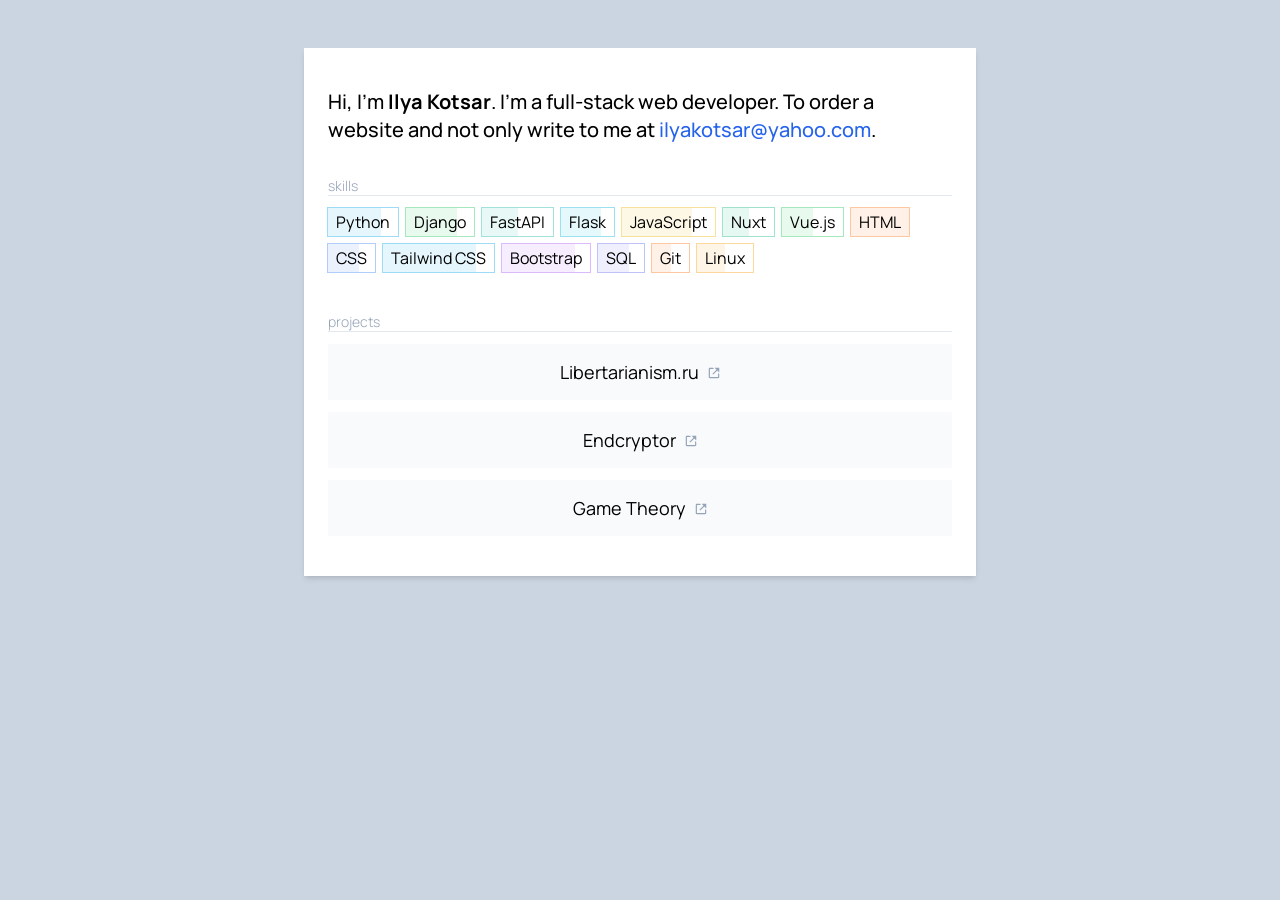
==== commit 8dd97a5f: "Update" ====
--- a/index.html
+++ b/index.html
@@ -3,16 +3,17 @@
 	<head>
 		<meta charset="utf-8">
 		<meta name="viewport" content="width=device-width, initial-scale=1">
+		<meta name="author" content="Ilya Kotsar">
 		<title>Ilya Kotsar</title>
 		<link rel="icon" type="image/png" href="https://avatars.githubusercontent.com/u/57188064?v=4">
 		<link rel="preconnect" href="https://fonts.googleapis.com">
 		<link rel="preconnect" href="https://fonts.gstatic.com" crossorigin>
-		<link href="https://fonts.googleapis.com/css2?family=Inter:wght@100..900&display=swap" rel="stylesheet">
+		<link href="https://fonts.googleapis.com/css2?family=Manrope:wght@200..800&display=swap" rel="stylesheet">
 		<!--
 			<script src="https://cdn.tailwindcss.com"></script>
 			<style>
 				body {
-					font-family: 'Inter', sans-serif;
+					font-family: 'Manrope', sans-serif;
 				}
 			</style>
 		-->
@@ -98,9 +99,17 @@
 								</div>
 							</div>
 						</div>
+						<div class="mb-3 flex justify-center bg-slate-50 border-2 border-transparent hover:bg-inherit hover:border-blue-400 py-3 relative transition">
+							<div class="flex items-center">
+								<a href="https://github.com/ilyakotsar/endcryptor" class="stretched-link text-lg" target="_blank">Endcryptor</a>
+								<div class="ms-2 mt-0.5 text-slate-400">
+									<svg xmlns="http://www.w3.org/2000/svg" width="14" height="14" viewBox="0 0 24 24" fill="currentColor"><path d="m13 3 3.293 3.293-7 7 1.414 1.414 7-7L21 11V3z"></path><path d="M19 19H5V5h7l-2-2H5c-1.103 0-2 .897-2 2v14c0 1.103.897 2 2 2h14c1.103 0 2-.897 2-2v-5l-2-2v7z"></path></svg>
+								</div>
+							</div>
+						</div>
 						<div class="flex justify-center bg-slate-50 border-2 border-transparent hover:bg-inherit hover:border-blue-400 py-3 relative transition">
 							<div class="flex items-center">
-								<a href="https://github.com/ilyakotsar/endcryptor" class="stretched-link text-lg" target="_blank">Endcryptor</a>
+								<a href="https://github.com/ilyakotsar/game-theory" class="stretched-link text-lg" target="_blank">Game Theory</a>
 								<div class="ms-2 mt-0.5 text-slate-400">
 									<svg xmlns="http://www.w3.org/2000/svg" width="14" height="14" viewBox="0 0 24 24" fill="currentColor"><path d="m13 3 3.293 3.293-7 7 1.414 1.414 7-7L21 11V3z"></path><path d="M19 19H5V5h7l-2-2H5c-1.103 0-2 .897-2 2v14c0 1.103.897 2 2 2h14c1.103 0 2-.897 2-2v-5l-2-2v7z"></path></svg>
 								</div>
--- a/main.min.css
+++ b/main.min.css
@@ -1 +1 @@
-/*! tailwindcss v3.4.4 | MIT License | https://tailwindcss.com*/*,:after,:before{box-sizing:border-box;border:0 solid #e5e7eb}:after,:before{--tw-content:""}:host,html{line-height:1.5;-webkit-text-size-adjust:100%;-moz-tab-size:4;-o-tab-size:4;tab-size:4;font-family:Inter,sans-serif;font-feature-settings:normal;font-variation-settings:normal;-webkit-tap-highlight-color:transparent}body{margin:0;line-height:inherit}hr{height:0;color:inherit;border-top-width:1px}abbr:where([title]){-webkit-text-decoration:underline dotted;text-decoration:underline dotted}h1,h2,h3,h4,h5,h6{font-size:inherit;font-weight:inherit}a{color:inherit;text-decoration:inherit}b,strong{font-weight:bolder}code,kbd,pre,samp{font-family:monospace;font-feature-settings:normal;font-variation-settings:normal;font-size:1em}small{font-size:80%}sub,sup{font-size:75%;line-height:0;position:relative;vertical-align:initial}sub{bottom:-.25em}sup{top:-.5em}table{text-indent:0;border-color:inherit;border-collapse:collapse}button,input,optgroup,select,textarea{font-family:inherit;font-feature-settings:inherit;font-variation-settings:inherit;font-size:100%;font-weight:inherit;line-height:inherit;letter-spacing:inherit;color:inherit;margin:0;padding:0}button,select{text-transform:none}button,input:where([type=button]),input:where([type=reset]),input:where([type=submit]){-webkit-appearance:button;background-color:initial;background-image:none}:-moz-focusring{outline:auto}:-moz-ui-invalid{box-shadow:none}progress{vertical-align:initial}::-webkit-inner-spin-button,::-webkit-outer-spin-button{height:auto}[type=search]{-webkit-appearance:textfield;outline-offset:-2px}::-webkit-search-decoration{-webkit-appearance:none}::-webkit-file-upload-button{-webkit-appearance:button;font:inherit}summary{display:list-item}blockquote,dd,dl,figure,h1,h2,h3,h4,h5,h6,hr,p,pre{margin:0}fieldset{margin:0}fieldset,legend{padding:0}menu,ol,ul{list-style:none;margin:0;padding:0}dialog{padding:0}textarea{resize:vertical}input::-moz-placeholder,textarea::-moz-placeholder{opacity:1;color:#9ca3af}input::placeholder,textarea::placeholder{opacity:1;color:#9ca3af}[role=button],button{cursor:pointer}:disabled{cursor:default}audio,canvas,embed,iframe,img,object,svg,video{display:block;vertical-align:middle}img,video{max-width:100%;height:auto}[hidden]{display:none}*,::backdrop,:after,:before{--tw-border-spacing-x:0;--tw-border-spacing-y:0;--tw-translate-x:0;--tw-translate-y:0;--tw-rotate:0;--tw-skew-x:0;--tw-skew-y:0;--tw-scale-x:1;--tw-scale-y:1;--tw-pan-x: ;--tw-pan-y: ;--tw-pinch-zoom: ;--tw-scroll-snap-strictness:proximity;--tw-gradient-from-position: ;--tw-gradient-via-position: ;--tw-gradient-to-position: ;--tw-ordinal: ;--tw-slashed-zero: ;--tw-numeric-figure: ;--tw-numeric-spacing: ;--tw-numeric-fraction: ;--tw-ring-inset: ;--tw-ring-offset-width:0px;--tw-ring-offset-color:#fff;--tw-ring-color:#3b82f680;--tw-ring-offset-shadow:0 0 #0000;--tw-ring-shadow:0 0 #0000;--tw-shadow:0 0 #0000;--tw-shadow-colored:0 0 #0000;--tw-blur: ;--tw-brightness: ;--tw-contrast: ;--tw-grayscale: ;--tw-hue-rotate: ;--tw-invert: ;--tw-saturate: ;--tw-sepia: ;--tw-drop-shadow: ;--tw-backdrop-blur: ;--tw-backdrop-brightness: ;--tw-backdrop-contrast: ;--tw-backdrop-grayscale: ;--tw-backdrop-hue-rotate: ;--tw-backdrop-invert: ;--tw-backdrop-opacity: ;--tw-backdrop-saturate: ;--tw-backdrop-sepia: ;--tw-contain-size: ;--tw-contain-layout: ;--tw-contain-paint: ;--tw-contain-style: }.absolute{position:absolute}.relative{position:relative}.bottom-0{bottom:0}.left-0{left:0}.m-2{margin:.5rem}.my-10{margin-top:2.5rem;margin-bottom:2.5rem}.mb-2{margin-bottom:.5rem}.mb-3{margin-bottom:.75rem}.mb-8{margin-bottom:2rem}.me-2{margin-inline-end:.5rem}.ms-2{margin-inline-start:.5rem}.mt-0{margin-top:0}.mt-0\.5{margin-top:.125rem}.mt-3{margin-top:.75rem}.flex{display:flex}.h-5{height:1.25rem}.h-7{height:1.75rem}.w-1\/2{width:50%}.w-3\/4{width:75%}.w-4\/6{width:66.666667%}.w-5\/6{width:83.333333%}.w-full{width:100%}.max-w-2xl{max-width:42rem}.flex-wrap{flex-wrap:wrap}.items-center{align-items:center}.justify-center{justify-content:center}.border-2{border-width:2px}.border-b{border-bottom-width:1px}.border-slate-200{--tw-border-opacity:1;border-color:rgb(226 232 240/var(--tw-border-opacity))}.border-transparent{border-color:#0000}.bg-amber-500\/10{background-color:#f59e0b1a}.bg-blue-500\/10{background-color:#3b82f61a}.bg-cyan-500\/10{background-color:#06b6d41a}.bg-emerald-500\/10{background-color:#10b9811a}.bg-green-500\/10{background-color:#22c55e1a}.bg-indigo-500\/10{background-color:#6366f11a}.bg-orange-500\/10{background-color:#f973161a}.bg-purple-500\/10{background-color:#a855f71a}.bg-sky-500\/10{background-color:#0ea5e91a}.bg-slate-300{--tw-bg-opacity:1;background-color:rgb(203 213 225/var(--tw-bg-opacity))}.bg-slate-50{--tw-bg-opacity:1;background-color:rgb(248 250 252/var(--tw-bg-opacity))}.bg-teal-500\/10{background-color:#14b8a61a}.bg-white{--tw-bg-opacity:1;background-color:rgb(255 255 255/var(--tw-bg-opacity))}.bg-yellow-500\/10{background-color:#eab3081a}.px-2{padding-left:.5rem;padding-right:.5rem}.px-6{padding-left:1.5rem;padding-right:1.5rem}.py-10{padding-top:2.5rem;padding-bottom:2.5rem}.py-3{padding-top:.75rem;padding-bottom:.75rem}.text-lg{font-size:1.125rem;line-height:1.75rem}.text-sm{font-size:.875rem;line-height:1.25rem}.text-xl{font-size:1.25rem;line-height:1.75rem}.font-light{font-weight:300}.font-medium{font-weight:500}.text-black{--tw-text-opacity:1;color:rgb(0 0 0/var(--tw-text-opacity))}.text-blue-600{--tw-text-opacity:1;color:rgb(37 99 235/var(--tw-text-opacity))}.text-slate-400{--tw-text-opacity:1;color:rgb(148 163 184/var(--tw-text-opacity))}.shadow-md{--tw-shadow:0 4px 6px -1px #0000001a,0 2px 4px -2px #0000001a;--tw-shadow-colored:0 4px 6px -1px var(--tw-shadow-color),0 2px 4px -2px var(--tw-shadow-color);box-shadow:var(--tw-ring-offset-shadow,0 0 #0000),var(--tw-ring-shadow,0 0 #0000),var(--tw-shadow)}.outline{outline-style:solid}.outline-1{outline-width:1px}.outline-amber-500\/40{outline-color:#f59e0b66}.outline-blue-500\/40{outline-color:#3b82f666}.outline-cyan-500\/40{outline-color:#06b6d466}.outline-emerald-500\/40{outline-color:#10b98166}.outline-green-500\/40{outline-color:#22c55e66}.outline-indigo-500\/40{outline-color:#6366f166}.outline-orange-500\/40{outline-color:#f9731666}.outline-purple-500\/40{outline-color:#a855f766}.outline-sky-500\/40{outline-color:#0ea5e966}.outline-teal-500\/40{outline-color:#14b8a666}.outline-yellow-500\/40{outline-color:#eab30866}.transition{transition-property:color,background-color,border-color,text-decoration-color,fill,stroke,opacity,box-shadow,transform,filter,-webkit-backdrop-filter;transition-property:color,background-color,border-color,text-decoration-color,fill,stroke,opacity,box-shadow,transform,filter,backdrop-filter;transition-property:color,background-color,border-color,text-decoration-color,fill,stroke,opacity,box-shadow,transform,filter,backdrop-filter,-webkit-backdrop-filter;transition-timing-function:cubic-bezier(.4,0,.2,1);transition-duration:.15s}::-moz-selection{background-color:#60a5fa33}::selection{background-color:#60a5fa33}a:focus-visible{outline:2px dotted #2563eb}.stretched-link:after{position:absolute;top:0;right:0;bottom:0;left:0;z-index:1;content:""}.hover\:border-blue-400:hover{--tw-border-opacity:1;border-color:rgb(96 165 250/var(--tw-border-opacity))}.hover\:bg-inherit:hover{background-color:inherit}.hover\:text-blue-400:hover{--tw-text-opacity:1;color:rgb(96 165 250/var(--tw-text-opacity))}+/*! tailwindcss v3.4.4 | MIT License | https://tailwindcss.com*/*,:after,:before{box-sizing:border-box;border:0 solid #e5e7eb}:after,:before{--tw-content:""}:host,html{line-height:1.5;-webkit-text-size-adjust:100%;-moz-tab-size:4;-o-tab-size:4;tab-size:4;font-family:Manrope,sans-serif;font-feature-settings:normal;font-variation-settings:normal;-webkit-tap-highlight-color:transparent}body{margin:0;line-height:inherit}hr{height:0;color:inherit;border-top-width:1px}abbr:where([title]){-webkit-text-decoration:underline dotted;text-decoration:underline dotted}h1,h2,h3,h4,h5,h6{font-size:inherit;font-weight:inherit}a{color:inherit;text-decoration:inherit}b,strong{font-weight:bolder}code,kbd,pre,samp{font-family:monospace;font-feature-settings:normal;font-variation-settings:normal;font-size:1em}small{font-size:80%}sub,sup{font-size:75%;line-height:0;position:relative;vertical-align:initial}sub{bottom:-.25em}sup{top:-.5em}table{text-indent:0;border-color:inherit;border-collapse:collapse}button,input,optgroup,select,textarea{font-family:inherit;font-feature-settings:inherit;font-variation-settings:inherit;font-size:100%;font-weight:inherit;line-height:inherit;letter-spacing:inherit;color:inherit;margin:0;padding:0}button,select{text-transform:none}button,input:where([type=button]),input:where([type=reset]),input:where([type=submit]){-webkit-appearance:button;background-color:initial;background-image:none}:-moz-focusring{outline:auto}:-moz-ui-invalid{box-shadow:none}progress{vertical-align:initial}::-webkit-inner-spin-button,::-webkit-outer-spin-button{height:auto}[type=search]{-webkit-appearance:textfield;outline-offset:-2px}::-webkit-search-decoration{-webkit-appearance:none}::-webkit-file-upload-button{-webkit-appearance:button;font:inherit}summary{display:list-item}blockquote,dd,dl,figure,h1,h2,h3,h4,h5,h6,hr,p,pre{margin:0}fieldset{margin:0}fieldset,legend{padding:0}menu,ol,ul{list-style:none;margin:0;padding:0}dialog{padding:0}textarea{resize:vertical}input::-moz-placeholder,textarea::-moz-placeholder{opacity:1;color:#9ca3af}input::placeholder,textarea::placeholder{opacity:1;color:#9ca3af}[role=button],button{cursor:pointer}:disabled{cursor:default}audio,canvas,embed,iframe,img,object,svg,video{display:block;vertical-align:middle}img,video{max-width:100%;height:auto}[hidden]{display:none}*,::backdrop,:after,:before{--tw-border-spacing-x:0;--tw-border-spacing-y:0;--tw-translate-x:0;--tw-translate-y:0;--tw-rotate:0;--tw-skew-x:0;--tw-skew-y:0;--tw-scale-x:1;--tw-scale-y:1;--tw-pan-x: ;--tw-pan-y: ;--tw-pinch-zoom: ;--tw-scroll-snap-strictness:proximity;--tw-gradient-from-position: ;--tw-gradient-via-position: ;--tw-gradient-to-position: ;--tw-ordinal: ;--tw-slashed-zero: ;--tw-numeric-figure: ;--tw-numeric-spacing: ;--tw-numeric-fraction: ;--tw-ring-inset: ;--tw-ring-offset-width:0px;--tw-ring-offset-color:#fff;--tw-ring-color:#3b82f680;--tw-ring-offset-shadow:0 0 #0000;--tw-ring-shadow:0 0 #0000;--tw-shadow:0 0 #0000;--tw-shadow-colored:0 0 #0000;--tw-blur: ;--tw-brightness: ;--tw-contrast: ;--tw-grayscale: ;--tw-hue-rotate: ;--tw-invert: ;--tw-saturate: ;--tw-sepia: ;--tw-drop-shadow: ;--tw-backdrop-blur: ;--tw-backdrop-brightness: ;--tw-backdrop-contrast: ;--tw-backdrop-grayscale: ;--tw-backdrop-hue-rotate: ;--tw-backdrop-invert: ;--tw-backdrop-opacity: ;--tw-backdrop-saturate: ;--tw-backdrop-sepia: ;--tw-contain-size: ;--tw-contain-layout: ;--tw-contain-paint: ;--tw-contain-style: }.absolute{position:absolute}.relative{position:relative}.bottom-0{bottom:0}.left-0{left:0}.m-2{margin:.5rem}.my-10{margin-top:2.5rem;margin-bottom:2.5rem}.mb-2{margin-bottom:.5rem}.mb-3{margin-bottom:.75rem}.mb-8{margin-bottom:2rem}.me-2{margin-inline-end:.5rem}.ms-2{margin-inline-start:.5rem}.mt-0{margin-top:0}.mt-0\.5{margin-top:.125rem}.mt-3{margin-top:.75rem}.flex{display:flex}.h-5{height:1.25rem}.h-7{height:1.75rem}.w-1\/2{width:50%}.w-3\/4{width:75%}.w-4\/6{width:66.666667%}.w-5\/6{width:83.333333%}.w-full{width:100%}.max-w-2xl{max-width:42rem}.flex-wrap{flex-wrap:wrap}.items-center{align-items:center}.justify-center{justify-content:center}.border-2{border-width:2px}.border-b{border-bottom-width:1px}.border-slate-200{--tw-border-opacity:1;border-color:rgb(226 232 240/var(--tw-border-opacity))}.border-transparent{border-color:#0000}.bg-amber-500\/10{background-color:#f59e0b1a}.bg-blue-500\/10{background-color:#3b82f61a}.bg-cyan-500\/10{background-color:#06b6d41a}.bg-emerald-500\/10{background-color:#10b9811a}.bg-green-500\/10{background-color:#22c55e1a}.bg-indigo-500\/10{background-color:#6366f11a}.bg-orange-500\/10{background-color:#f973161a}.bg-purple-500\/10{background-color:#a855f71a}.bg-sky-500\/10{background-color:#0ea5e91a}.bg-slate-300{--tw-bg-opacity:1;background-color:rgb(203 213 225/var(--tw-bg-opacity))}.bg-slate-50{--tw-bg-opacity:1;background-color:rgb(248 250 252/var(--tw-bg-opacity))}.bg-teal-500\/10{background-color:#14b8a61a}.bg-white{--tw-bg-opacity:1;background-color:rgb(255 255 255/var(--tw-bg-opacity))}.bg-yellow-500\/10{background-color:#eab3081a}.px-2{padding-left:.5rem;padding-right:.5rem}.px-6{padding-left:1.5rem;padding-right:1.5rem}.py-10{padding-top:2.5rem;padding-bottom:2.5rem}.py-3{padding-top:.75rem;padding-bottom:.75rem}.text-lg{font-size:1.125rem;line-height:1.75rem}.text-sm{font-size:.875rem;line-height:1.25rem}.text-xl{font-size:1.25rem;line-height:1.75rem}.font-light{font-weight:300}.font-medium{font-weight:500}.text-black{--tw-text-opacity:1;color:rgb(0 0 0/var(--tw-text-opacity))}.text-blue-600{--tw-text-opacity:1;color:rgb(37 99 235/var(--tw-text-opacity))}.text-slate-400{--tw-text-opacity:1;color:rgb(148 163 184/var(--tw-text-opacity))}.shadow-md{--tw-shadow:0 4px 6px -1px #0000001a,0 2px 4px -2px #0000001a;--tw-shadow-colored:0 4px 6px -1px var(--tw-shadow-color),0 2px 4px -2px var(--tw-shadow-color);box-shadow:var(--tw-ring-offset-shadow,0 0 #0000),var(--tw-ring-shadow,0 0 #0000),var(--tw-shadow)}.outline{outline-style:solid}.outline-1{outline-width:1px}.outline-amber-500\/40{outline-color:#f59e0b66}.outline-blue-500\/40{outline-color:#3b82f666}.outline-cyan-500\/40{outline-color:#06b6d466}.outline-emerald-500\/40{outline-color:#10b98166}.outline-green-500\/40{outline-color:#22c55e66}.outline-indigo-500\/40{outline-color:#6366f166}.outline-orange-500\/40{outline-color:#f9731666}.outline-purple-500\/40{outline-color:#a855f766}.outline-sky-500\/40{outline-color:#0ea5e966}.outline-teal-500\/40{outline-color:#14b8a666}.outline-yellow-500\/40{outline-color:#eab30866}.transition{transition-property:color,background-color,border-color,text-decoration-color,fill,stroke,opacity,box-shadow,transform,filter,-webkit-backdrop-filter;transition-property:color,background-color,border-color,text-decoration-color,fill,stroke,opacity,box-shadow,transform,filter,backdrop-filter;transition-property:color,background-color,border-color,text-decoration-color,fill,stroke,opacity,box-shadow,transform,filter,backdrop-filter,-webkit-backdrop-filter;transition-timing-function:cubic-bezier(.4,0,.2,1);transition-duration:.15s}::-moz-selection{background-color:#60a5fa33}::selection{background-color:#60a5fa33}a:focus-visible{outline:2px dotted #2563eb}.stretched-link:after{position:absolute;top:0;right:0;bottom:0;left:0;z-index:1;content:""}.hover\:border-blue-400:hover{--tw-border-opacity:1;border-color:rgb(96 165 250/var(--tw-border-opacity))}.hover\:bg-inherit:hover{background-color:inherit}.hover\:text-blue-400:hover{--tw-text-opacity:1;color:rgb(96 165 250/var(--tw-text-opacity))}
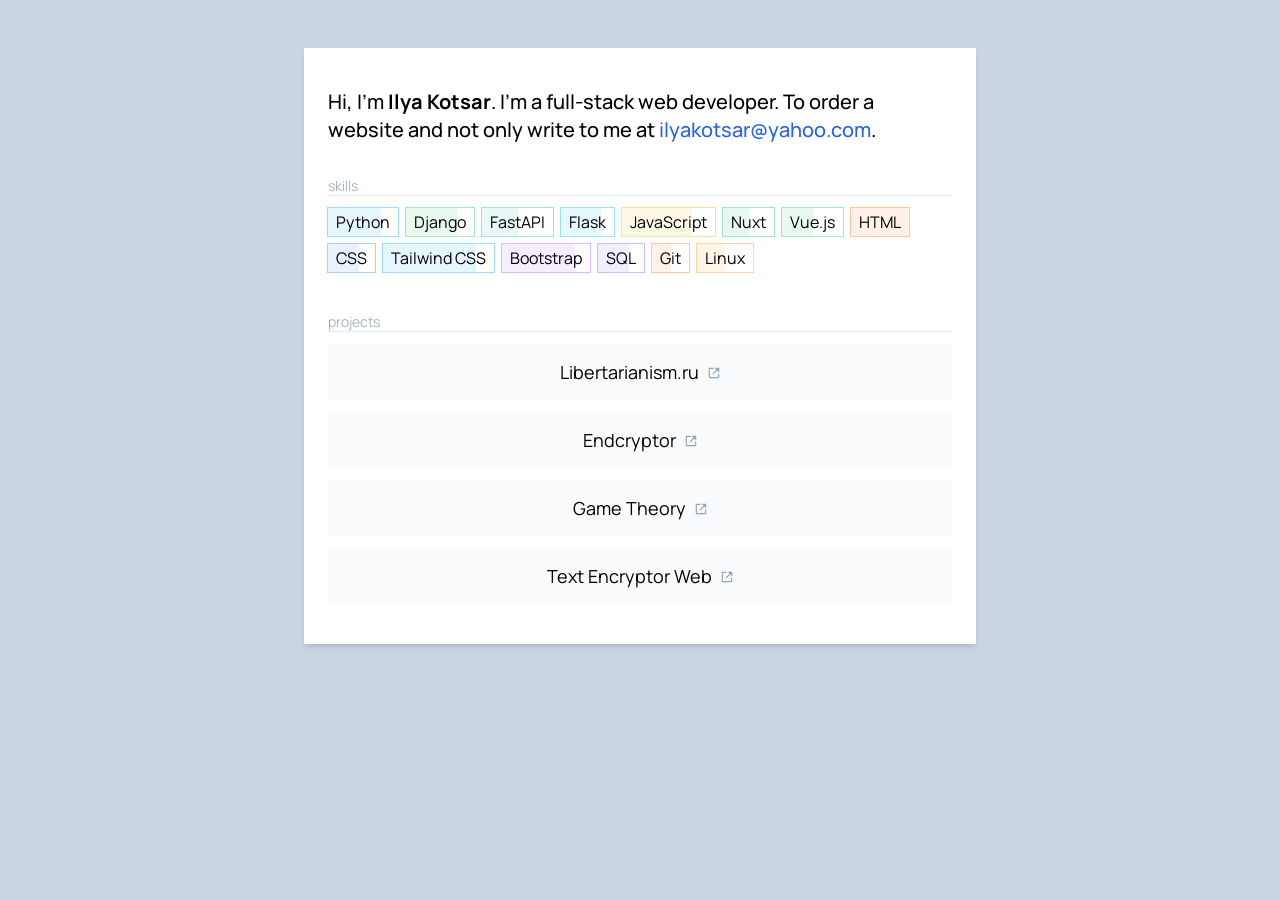
==== commit 29bfa51b: "Update" ====
--- a/index.html
+++ b/index.html
@@ -24,7 +24,7 @@
 			<div class="max-w-2xl bg-white px-6 py-10 m-2 shadow-md">
 				<div class="mb-8 text-xl font-medium">
 					<p>
-						Hi, I'm <strong>Ilya Kotsar</strong>. I'm a full-stack web developer. To order a website and not only write to me at <a href="mailto:ilyakotsar@yahoo.com" class="text-blue-600 hover:text-blue-400 transition">ilyakotsar@yahoo.com</a>.
+						Hi, I'm <strong>Ilya Kotsar</strong>. I'm a full-stack web developer. To order a website and not only write to me at <a href="mailto:ilyakotsar@yahoo.com" class="text-blue-600 hover:text-blue-400 focus:text-blue-400 transition outline-none">ilyakotsar@yahoo.com</a>.
 					</p>
 				</div>
 				<div class="mb-8">
@@ -91,30 +91,30 @@
 				<div>
 					<h3 class="text-slate-400 text-sm font-light border-b border-slate-200 h-5">projects</h3>
 					<div class="mt-3">
-						<div class="mb-3 flex justify-center bg-slate-50 border-2 border-transparent hover:bg-inherit hover:border-blue-400 py-3 relative transition">
-							<div class="flex items-center">
-								<a href="https://libertarianism.ru/" class="stretched-link text-lg" target="_blank">Libertarianism.ru</a>
-								<div class="ms-2 mt-0.5 text-slate-400">
-									<svg xmlns="http://www.w3.org/2000/svg" width="14" height="14" viewBox="0 0 24 24" fill="currentColor"><path d="m13 3 3.293 3.293-7 7 1.414 1.414 7-7L21 11V3z"></path><path d="M19 19H5V5h7l-2-2H5c-1.103 0-2 .897-2 2v14c0 1.103.897 2 2 2h14c1.103 0 2-.897 2-2v-5l-2-2v7z"></path></svg>
-								</div>
+						<a href="https://libertarianism.ru/" target="_blank" class="mb-3 flex justify-center items-center py-3 text-lg bg-slate-50 border-2 border-transparent hover:bg-inherit hover:border-blue-400 focus:border-blue-400 transition outline-none">
+							<span>Libertarianism.ru</span>
+							<div class="ms-2 mt-0.5 text-slate-400">
+								<svg xmlns="http://www.w3.org/2000/svg" width="14" height="14" viewBox="0 0 24 24" fill="currentColor"><path d="m13 3 3.293 3.293-7 7 1.414 1.414 7-7L21 11V3z"></path><path d="M19 19H5V5h7l-2-2H5c-1.103 0-2 .897-2 2v14c0 1.103.897 2 2 2h14c1.103 0 2-.897 2-2v-5l-2-2v7z"></path></svg>
 							</div>
-						</div>
-						<div class="mb-3 flex justify-center bg-slate-50 border-2 border-transparent hover:bg-inherit hover:border-blue-400 py-3 relative transition">
-							<div class="flex items-center">
-								<a href="https://github.com/ilyakotsar/endcryptor" class="stretched-link text-lg" target="_blank">Endcryptor</a>
-								<div class="ms-2 mt-0.5 text-slate-400">
-									<svg xmlns="http://www.w3.org/2000/svg" width="14" height="14" viewBox="0 0 24 24" fill="currentColor"><path d="m13 3 3.293 3.293-7 7 1.414 1.414 7-7L21 11V3z"></path><path d="M19 19H5V5h7l-2-2H5c-1.103 0-2 .897-2 2v14c0 1.103.897 2 2 2h14c1.103 0 2-.897 2-2v-5l-2-2v7z"></path></svg>
-								</div>
+						</a>
+						<a href="https://github.com/ilyakotsar/endcryptor" target="_blank" class="mb-3 flex justify-center items-center py-3 text-lg bg-slate-50 border-2 border-transparent hover:bg-inherit hover:border-blue-400 focus:border-blue-400 transition outline-none">
+							<span>Endcryptor</span>
+							<div class="ms-2 mt-0.5 text-slate-400">
+								<svg xmlns="http://www.w3.org/2000/svg" width="14" height="14" viewBox="0 0 24 24" fill="currentColor"><path d="m13 3 3.293 3.293-7 7 1.414 1.414 7-7L21 11V3z"></path><path d="M19 19H5V5h7l-2-2H5c-1.103 0-2 .897-2 2v14c0 1.103.897 2 2 2h14c1.103 0 2-.897 2-2v-5l-2-2v7z"></path></svg>
 							</div>
-						</div>
-						<div class="flex justify-center bg-slate-50 border-2 border-transparent hover:bg-inherit hover:border-blue-400 py-3 relative transition">
-							<div class="flex items-center">
-								<a href="https://github.com/ilyakotsar/game-theory" class="stretched-link text-lg" target="_blank">Game Theory</a>
-								<div class="ms-2 mt-0.5 text-slate-400">
-									<svg xmlns="http://www.w3.org/2000/svg" width="14" height="14" viewBox="0 0 24 24" fill="currentColor"><path d="m13 3 3.293 3.293-7 7 1.414 1.414 7-7L21 11V3z"></path><path d="M19 19H5V5h7l-2-2H5c-1.103 0-2 .897-2 2v14c0 1.103.897 2 2 2h14c1.103 0 2-.897 2-2v-5l-2-2v7z"></path></svg>
-								</div>
+						</a>
+						<a href="https://github.com/ilyakotsar/game-theory" target="_blank" class="mb-3 flex justify-center items-center py-3 text-lg bg-slate-50 border-2 border-transparent hover:bg-inherit hover:border-blue-400 focus:border-blue-400 transition outline-none">
+							<span>Game Theory</span>
+							<div class="ms-2 mt-0.5 text-slate-400">
+								<svg xmlns="http://www.w3.org/2000/svg" width="14" height="14" viewBox="0 0 24 24" fill="currentColor"><path d="m13 3 3.293 3.293-7 7 1.414 1.414 7-7L21 11V3z"></path><path d="M19 19H5V5h7l-2-2H5c-1.103 0-2 .897-2 2v14c0 1.103.897 2 2 2h14c1.103 0 2-.897 2-2v-5l-2-2v7z"></path></svg>
 							</div>
-						</div>
+						</a>
+						<a href="https://ilyakotsar.github.io/text-encryptor-web/" target="_blank" class="flex justify-center items-center py-3 text-lg bg-slate-50 border-2 border-transparent hover:bg-inherit hover:border-blue-400 focus:border-blue-400 transition outline-none">
+							<span>Text Encryptor Web</span>
+							<div class="ms-2 mt-0.5 text-slate-400">
+								<svg xmlns="http://www.w3.org/2000/svg" width="14" height="14" viewBox="0 0 24 24" fill="currentColor"><path d="m13 3 3.293 3.293-7 7 1.414 1.414 7-7L21 11V3z"></path><path d="M19 19H5V5h7l-2-2H5c-1.103 0-2 .897-2 2v14c0 1.103.897 2 2 2h14c1.103 0 2-.897 2-2v-5l-2-2v7z"></path></svg>
+							</div>
+						</a>
 					</div>
 				</div>
 			</div>
--- a/main.min.css
+++ b/main.min.css
@@ -1 +1 @@
-/*! tailwindcss v3.4.4 | MIT License | https://tailwindcss.com*/*,:after,:before{box-sizing:border-box;border:0 solid #e5e7eb}:after,:before{--tw-content:""}:host,html{line-height:1.5;-webkit-text-size-adjust:100%;-moz-tab-size:4;-o-tab-size:4;tab-size:4;font-family:Manrope,sans-serif;font-feature-settings:normal;font-variation-settings:normal;-webkit-tap-highlight-color:transparent}body{margin:0;line-height:inherit}hr{height:0;color:inherit;border-top-width:1px}abbr:where([title]){-webkit-text-decoration:underline dotted;text-decoration:underline dotted}h1,h2,h3,h4,h5,h6{font-size:inherit;font-weight:inherit}a{color:inherit;text-decoration:inherit}b,strong{font-weight:bolder}code,kbd,pre,samp{font-family:monospace;font-feature-settings:normal;font-variation-settings:normal;font-size:1em}small{font-size:80%}sub,sup{font-size:75%;line-height:0;position:relative;vertical-align:initial}sub{bottom:-.25em}sup{top:-.5em}table{text-indent:0;border-color:inherit;border-collapse:collapse}button,input,optgroup,select,textarea{font-family:inherit;font-feature-settings:inherit;font-variation-settings:inherit;font-size:100%;font-weight:inherit;line-height:inherit;letter-spacing:inherit;color:inherit;margin:0;padding:0}button,select{text-transform:none}button,input:where([type=button]),input:where([type=reset]),input:where([type=submit]){-webkit-appearance:button;background-color:initial;background-image:none}:-moz-focusring{outline:auto}:-moz-ui-invalid{box-shadow:none}progress{vertical-align:initial}::-webkit-inner-spin-button,::-webkit-outer-spin-button{height:auto}[type=search]{-webkit-appearance:textfield;outline-offset:-2px}::-webkit-search-decoration{-webkit-appearance:none}::-webkit-file-upload-button{-webkit-appearance:button;font:inherit}summary{display:list-item}blockquote,dd,dl,figure,h1,h2,h3,h4,h5,h6,hr,p,pre{margin:0}fieldset{margin:0}fieldset,legend{padding:0}menu,ol,ul{list-style:none;margin:0;padding:0}dialog{padding:0}textarea{resize:vertical}input::-moz-placeholder,textarea::-moz-placeholder{opacity:1;color:#9ca3af}input::placeholder,textarea::placeholder{opacity:1;color:#9ca3af}[role=button],button{cursor:pointer}:disabled{cursor:default}audio,canvas,embed,iframe,img,object,svg,video{display:block;vertical-align:middle}img,video{max-width:100%;height:auto}[hidden]{display:none}*,::backdrop,:after,:before{--tw-border-spacing-x:0;--tw-border-spacing-y:0;--tw-translate-x:0;--tw-translate-y:0;--tw-rotate:0;--tw-skew-x:0;--tw-skew-y:0;--tw-scale-x:1;--tw-scale-y:1;--tw-pan-x: ;--tw-pan-y: ;--tw-pinch-zoom: ;--tw-scroll-snap-strictness:proximity;--tw-gradient-from-position: ;--tw-gradient-via-position: ;--tw-gradient-to-position: ;--tw-ordinal: ;--tw-slashed-zero: ;--tw-numeric-figure: ;--tw-numeric-spacing: ;--tw-numeric-fraction: ;--tw-ring-inset: ;--tw-ring-offset-width:0px;--tw-ring-offset-color:#fff;--tw-ring-color:#3b82f680;--tw-ring-offset-shadow:0 0 #0000;--tw-ring-shadow:0 0 #0000;--tw-shadow:0 0 #0000;--tw-shadow-colored:0 0 #0000;--tw-blur: ;--tw-brightness: ;--tw-contrast: ;--tw-grayscale: ;--tw-hue-rotate: ;--tw-invert: ;--tw-saturate: ;--tw-sepia: ;--tw-drop-shadow: ;--tw-backdrop-blur: ;--tw-backdrop-brightness: ;--tw-backdrop-contrast: ;--tw-backdrop-grayscale: ;--tw-backdrop-hue-rotate: ;--tw-backdrop-invert: ;--tw-backdrop-opacity: ;--tw-backdrop-saturate: ;--tw-backdrop-sepia: ;--tw-contain-size: ;--tw-contain-layout: ;--tw-contain-paint: ;--tw-contain-style: }.absolute{position:absolute}.relative{position:relative}.bottom-0{bottom:0}.left-0{left:0}.m-2{margin:.5rem}.my-10{margin-top:2.5rem;margin-bottom:2.5rem}.mb-2{margin-bottom:.5rem}.mb-3{margin-bottom:.75rem}.mb-8{margin-bottom:2rem}.me-2{margin-inline-end:.5rem}.ms-2{margin-inline-start:.5rem}.mt-0{margin-top:0}.mt-0\.5{margin-top:.125rem}.mt-3{margin-top:.75rem}.flex{display:flex}.h-5{height:1.25rem}.h-7{height:1.75rem}.w-1\/2{width:50%}.w-3\/4{width:75%}.w-4\/6{width:66.666667%}.w-5\/6{width:83.333333%}.w-full{width:100%}.max-w-2xl{max-width:42rem}.flex-wrap{flex-wrap:wrap}.items-center{align-items:center}.justify-center{justify-content:center}.border-2{border-width:2px}.border-b{border-bottom-width:1px}.border-slate-200{--tw-border-opacity:1;border-color:rgb(226 232 240/var(--tw-border-opacity))}.border-transparent{border-color:#0000}.bg-amber-500\/10{background-color:#f59e0b1a}.bg-blue-500\/10{background-color:#3b82f61a}.bg-cyan-500\/10{background-color:#06b6d41a}.bg-emerald-500\/10{background-color:#10b9811a}.bg-green-500\/10{background-color:#22c55e1a}.bg-indigo-500\/10{background-color:#6366f11a}.bg-orange-500\/10{background-color:#f973161a}.bg-purple-500\/10{background-color:#a855f71a}.bg-sky-500\/10{background-color:#0ea5e91a}.bg-slate-300{--tw-bg-opacity:1;background-color:rgb(203 213 225/var(--tw-bg-opacity))}.bg-slate-50{--tw-bg-opacity:1;background-color:rgb(248 250 252/var(--tw-bg-opacity))}.bg-teal-500\/10{background-color:#14b8a61a}.bg-white{--tw-bg-opacity:1;background-color:rgb(255 255 255/var(--tw-bg-opacity))}.bg-yellow-500\/10{background-color:#eab3081a}.px-2{padding-left:.5rem;padding-right:.5rem}.px-6{padding-left:1.5rem;padding-right:1.5rem}.py-10{padding-top:2.5rem;padding-bottom:2.5rem}.py-3{padding-top:.75rem;padding-bottom:.75rem}.text-lg{font-size:1.125rem;line-height:1.75rem}.text-sm{font-size:.875rem;line-height:1.25rem}.text-xl{font-size:1.25rem;line-height:1.75rem}.font-light{font-weight:300}.font-medium{font-weight:500}.text-black{--tw-text-opacity:1;color:rgb(0 0 0/var(--tw-text-opacity))}.text-blue-600{--tw-text-opacity:1;color:rgb(37 99 235/var(--tw-text-opacity))}.text-slate-400{--tw-text-opacity:1;color:rgb(148 163 184/var(--tw-text-opacity))}.shadow-md{--tw-shadow:0 4px 6px -1px #0000001a,0 2px 4px -2px #0000001a;--tw-shadow-colored:0 4px 6px -1px var(--tw-shadow-color),0 2px 4px -2px var(--tw-shadow-color);box-shadow:var(--tw-ring-offset-shadow,0 0 #0000),var(--tw-ring-shadow,0 0 #0000),var(--tw-shadow)}.outline{outline-style:solid}.outline-1{outline-width:1px}.outline-amber-500\/40{outline-color:#f59e0b66}.outline-blue-500\/40{outline-color:#3b82f666}.outline-cyan-500\/40{outline-color:#06b6d466}.outline-emerald-500\/40{outline-color:#10b98166}.outline-green-500\/40{outline-color:#22c55e66}.outline-indigo-500\/40{outline-color:#6366f166}.outline-orange-500\/40{outline-color:#f9731666}.outline-purple-500\/40{outline-color:#a855f766}.outline-sky-500\/40{outline-color:#0ea5e966}.outline-teal-500\/40{outline-color:#14b8a666}.outline-yellow-500\/40{outline-color:#eab30866}.transition{transition-property:color,background-color,border-color,text-decoration-color,fill,stroke,opacity,box-shadow,transform,filter,-webkit-backdrop-filter;transition-property:color,background-color,border-color,text-decoration-color,fill,stroke,opacity,box-shadow,transform,filter,backdrop-filter;transition-property:color,background-color,border-color,text-decoration-color,fill,stroke,opacity,box-shadow,transform,filter,backdrop-filter,-webkit-backdrop-filter;transition-timing-function:cubic-bezier(.4,0,.2,1);transition-duration:.15s}::-moz-selection{background-color:#60a5fa33}::selection{background-color:#60a5fa33}a:focus-visible{outline:2px dotted #2563eb}.stretched-link:after{position:absolute;top:0;right:0;bottom:0;left:0;z-index:1;content:""}.hover\:border-blue-400:hover{--tw-border-opacity:1;border-color:rgb(96 165 250/var(--tw-border-opacity))}.hover\:bg-inherit:hover{background-color:inherit}.hover\:text-blue-400:hover{--tw-text-opacity:1;color:rgb(96 165 250/var(--tw-text-opacity))}+/*! tailwindcss v3.4.6 | MIT License | https://tailwindcss.com*/*,:after,:before{box-sizing:border-box;border:0 solid #e5e7eb}:after,:before{--tw-content:""}:host,html{line-height:1.5;-webkit-text-size-adjust:100%;-moz-tab-size:4;-o-tab-size:4;tab-size:4;font-family:Manrope,sans-serif;font-feature-settings:normal;font-variation-settings:normal;-webkit-tap-highlight-color:transparent}body{margin:0;line-height:inherit}hr{height:0;color:inherit;border-top-width:1px}abbr:where([title]){-webkit-text-decoration:underline dotted;text-decoration:underline dotted}h1,h2,h3,h4,h5,h6{font-size:inherit;font-weight:inherit}a{color:inherit;text-decoration:inherit}b,strong{font-weight:bolder}code,kbd,pre,samp{font-family:monospace;font-feature-settings:normal;font-variation-settings:normal;font-size:1em}small{font-size:80%}sub,sup{font-size:75%;line-height:0;position:relative;vertical-align:initial}sub{bottom:-.25em}sup{top:-.5em}table{text-indent:0;border-color:inherit;border-collapse:collapse}button,input,optgroup,select,textarea{font-family:inherit;font-feature-settings:inherit;font-variation-settings:inherit;font-size:100%;font-weight:inherit;line-height:inherit;letter-spacing:inherit;color:inherit;margin:0;padding:0}button,select{text-transform:none}button,input:where([type=button]),input:where([type=reset]),input:where([type=submit]){-webkit-appearance:button;background-color:initial;background-image:none}:-moz-focusring{outline:auto}:-moz-ui-invalid{box-shadow:none}progress{vertical-align:initial}::-webkit-inner-spin-button,::-webkit-outer-spin-button{height:auto}[type=search]{-webkit-appearance:textfield;outline-offset:-2px}::-webkit-search-decoration{-webkit-appearance:none}::-webkit-file-upload-button{-webkit-appearance:button;font:inherit}summary{display:list-item}blockquote,dd,dl,figure,h1,h2,h3,h4,h5,h6,hr,p,pre{margin:0}fieldset{margin:0}fieldset,legend{padding:0}menu,ol,ul{list-style:none;margin:0;padding:0}dialog{padding:0}textarea{resize:vertical}input::-moz-placeholder,textarea::-moz-placeholder{opacity:1;color:#9ca3af}input::placeholder,textarea::placeholder{opacity:1;color:#9ca3af}[role=button],button{cursor:pointer}:disabled{cursor:default}audio,canvas,embed,iframe,img,object,svg,video{display:block;vertical-align:middle}img,video{max-width:100%;height:auto}[hidden]{display:none}*,::backdrop,:after,:before{--tw-border-spacing-x:0;--tw-border-spacing-y:0;--tw-translate-x:0;--tw-translate-y:0;--tw-rotate:0;--tw-skew-x:0;--tw-skew-y:0;--tw-scale-x:1;--tw-scale-y:1;--tw-pan-x: ;--tw-pan-y: ;--tw-pinch-zoom: ;--tw-scroll-snap-strictness:proximity;--tw-gradient-from-position: ;--tw-gradient-via-position: ;--tw-gradient-to-position: ;--tw-ordinal: ;--tw-slashed-zero: ;--tw-numeric-figure: ;--tw-numeric-spacing: ;--tw-numeric-fraction: ;--tw-ring-inset: ;--tw-ring-offset-width:0px;--tw-ring-offset-color:#fff;--tw-ring-color:#3b82f680;--tw-ring-offset-shadow:0 0 #0000;--tw-ring-shadow:0 0 #0000;--tw-shadow:0 0 #0000;--tw-shadow-colored:0 0 #0000;--tw-blur: ;--tw-brightness: ;--tw-contrast: ;--tw-grayscale: ;--tw-hue-rotate: ;--tw-invert: ;--tw-saturate: ;--tw-sepia: ;--tw-drop-shadow: ;--tw-backdrop-blur: ;--tw-backdrop-brightness: ;--tw-backdrop-contrast: ;--tw-backdrop-grayscale: ;--tw-backdrop-hue-rotate: ;--tw-backdrop-invert: ;--tw-backdrop-opacity: ;--tw-backdrop-saturate: ;--tw-backdrop-sepia: ;--tw-contain-size: ;--tw-contain-layout: ;--tw-contain-paint: ;--tw-contain-style: }.absolute{position:absolute}.relative{position:relative}.bottom-0{bottom:0}.left-0{left:0}.m-2{margin:.5rem}.my-10{margin-top:2.5rem;margin-bottom:2.5rem}.mb-2{margin-bottom:.5rem}.mb-3{margin-bottom:.75rem}.mb-8{margin-bottom:2rem}.me-2{margin-inline-end:.5rem}.ms-2{margin-inline-start:.5rem}.mt-0\.5{margin-top:.125rem}.mt-3{margin-top:.75rem}.flex{display:flex}.h-5{height:1.25rem}.h-7{height:1.75rem}.w-1\/2{width:50%}.w-3\/4{width:75%}.w-4\/6{width:66.666667%}.w-5\/6{width:83.333333%}.w-full{width:100%}.max-w-2xl{max-width:42rem}.flex-wrap{flex-wrap:wrap}.items-center{align-items:center}.justify-center{justify-content:center}.border-2{border-width:2px}.border-b{border-bottom-width:1px}.border-slate-200{--tw-border-opacity:1;border-color:rgb(226 232 240/var(--tw-border-opacity))}.border-transparent{border-color:#0000}.bg-amber-500\/10{background-color:#f59e0b1a}.bg-blue-500\/10{background-color:#3b82f61a}.bg-cyan-500\/10{background-color:#06b6d41a}.bg-emerald-500\/10{background-color:#10b9811a}.bg-green-500\/10{background-color:#22c55e1a}.bg-indigo-500\/10{background-color:#6366f11a}.bg-orange-500\/10{background-color:#f973161a}.bg-purple-500\/10{background-color:#a855f71a}.bg-sky-500\/10{background-color:#0ea5e91a}.bg-slate-300{--tw-bg-opacity:1;background-color:rgb(203 213 225/var(--tw-bg-opacity))}.bg-slate-50{--tw-bg-opacity:1;background-color:rgb(248 250 252/var(--tw-bg-opacity))}.bg-teal-500\/10{background-color:#14b8a61a}.bg-white{--tw-bg-opacity:1;background-color:rgb(255 255 255/var(--tw-bg-opacity))}.bg-yellow-500\/10{background-color:#eab3081a}.px-2{padding-left:.5rem;padding-right:.5rem}.px-6{padding-left:1.5rem;padding-right:1.5rem}.py-10{padding-top:2.5rem;padding-bottom:2.5rem}.py-3{padding-top:.75rem;padding-bottom:.75rem}.text-lg{font-size:1.125rem;line-height:1.75rem}.text-sm{font-size:.875rem;line-height:1.25rem}.text-xl{font-size:1.25rem;line-height:1.75rem}.font-light{font-weight:300}.font-medium{font-weight:500}.text-black{--tw-text-opacity:1;color:rgb(0 0 0/var(--tw-text-opacity))}.text-blue-600{--tw-text-opacity:1;color:rgb(37 99 235/var(--tw-text-opacity))}.text-slate-400{--tw-text-opacity:1;color:rgb(148 163 184/var(--tw-text-opacity))}.shadow-md{--tw-shadow:0 4px 6px -1px #0000001a,0 2px 4px -2px #0000001a;--tw-shadow-colored:0 4px 6px -1px var(--tw-shadow-color),0 2px 4px -2px var(--tw-shadow-color);box-shadow:var(--tw-ring-offset-shadow,0 0 #0000),var(--tw-ring-shadow,0 0 #0000),var(--tw-shadow)}.outline-none{outline:2px solid #0000;outline-offset:2px}.outline{outline-style:solid}.outline-1{outline-width:1px}.outline-amber-500\/40{outline-color:#f59e0b66}.outline-blue-500\/40{outline-color:#3b82f666}.outline-cyan-500\/40{outline-color:#06b6d466}.outline-emerald-500\/40{outline-color:#10b98166}.outline-green-500\/40{outline-color:#22c55e66}.outline-indigo-500\/40{outline-color:#6366f166}.outline-orange-500\/40{outline-color:#f9731666}.outline-purple-500\/40{outline-color:#a855f766}.outline-sky-500\/40{outline-color:#0ea5e966}.outline-teal-500\/40{outline-color:#14b8a666}.outline-yellow-500\/40{outline-color:#eab30866}.transition{transition-property:color,background-color,border-color,text-decoration-color,fill,stroke,opacity,box-shadow,transform,filter,-webkit-backdrop-filter;transition-property:color,background-color,border-color,text-decoration-color,fill,stroke,opacity,box-shadow,transform,filter,backdrop-filter;transition-property:color,background-color,border-color,text-decoration-color,fill,stroke,opacity,box-shadow,transform,filter,backdrop-filter,-webkit-backdrop-filter;transition-timing-function:cubic-bezier(.4,0,.2,1);transition-duration:.15s}::-moz-selection{background-color:#3b82f633}::selection{background-color:#3b82f633}.hover\:border-blue-400:hover{--tw-border-opacity:1;border-color:rgb(96 165 250/var(--tw-border-opacity))}.hover\:bg-inherit:hover{background-color:inherit}.hover\:text-blue-400:hover{--tw-text-opacity:1;color:rgb(96 165 250/var(--tw-text-opacity))}.focus\:border-blue-400:focus{--tw-border-opacity:1;border-color:rgb(96 165 250/var(--tw-border-opacity))}.focus\:text-blue-400:focus{--tw-text-opacity:1;color:rgb(96 165 250/var(--tw-text-opacity))}
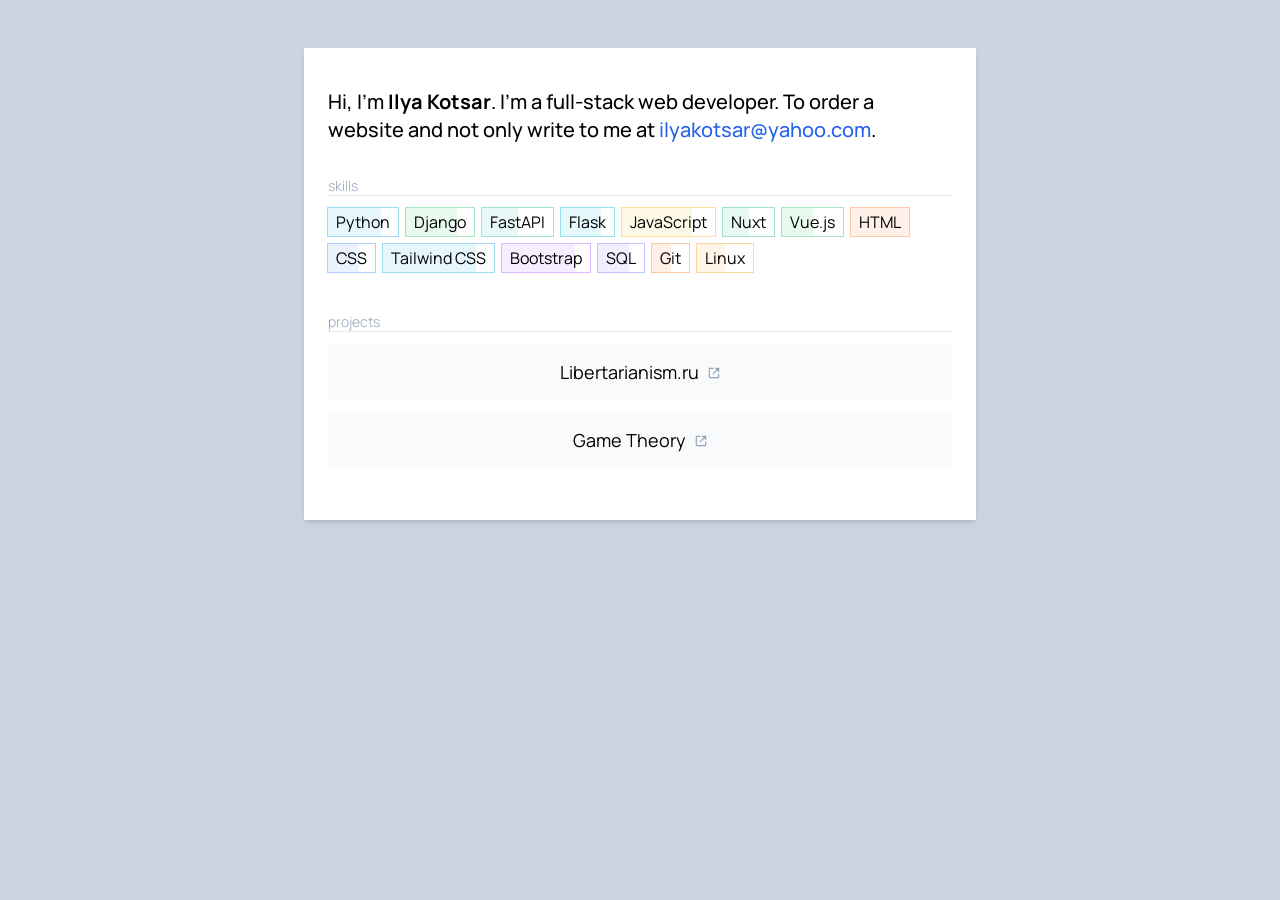
==== commit 361cf618: "Update" ====
--- a/index.html
+++ b/index.html
@@ -97,20 +97,8 @@
 								<svg xmlns="http://www.w3.org/2000/svg" width="14" height="14" viewBox="0 0 24 24" fill="currentColor"><path d="m13 3 3.293 3.293-7 7 1.414 1.414 7-7L21 11V3z"></path><path d="M19 19H5V5h7l-2-2H5c-1.103 0-2 .897-2 2v14c0 1.103.897 2 2 2h14c1.103 0 2-.897 2-2v-5l-2-2v7z"></path></svg>
 							</div>
 						</a>
-						<a href="https://github.com/ilyakotsar/endcryptor" target="_blank" class="mb-3 flex justify-center items-center py-3 text-lg bg-slate-50 border-2 border-transparent hover:bg-inherit hover:border-blue-400 focus:border-blue-400 transition outline-none">
-							<span>Endcryptor</span>
-							<div class="ms-2 mt-0.5 text-slate-400">
-								<svg xmlns="http://www.w3.org/2000/svg" width="14" height="14" viewBox="0 0 24 24" fill="currentColor"><path d="m13 3 3.293 3.293-7 7 1.414 1.414 7-7L21 11V3z"></path><path d="M19 19H5V5h7l-2-2H5c-1.103 0-2 .897-2 2v14c0 1.103.897 2 2 2h14c1.103 0 2-.897 2-2v-5l-2-2v7z"></path></svg>
-							</div>
-						</a>
 						<a href="https://github.com/ilyakotsar/game-theory" target="_blank" class="mb-3 flex justify-center items-center py-3 text-lg bg-slate-50 border-2 border-transparent hover:bg-inherit hover:border-blue-400 focus:border-blue-400 transition outline-none">
 							<span>Game Theory</span>
-							<div class="ms-2 mt-0.5 text-slate-400">
-								<svg xmlns="http://www.w3.org/2000/svg" width="14" height="14" viewBox="0 0 24 24" fill="currentColor"><path d="m13 3 3.293 3.293-7 7 1.414 1.414 7-7L21 11V3z"></path><path d="M19 19H5V5h7l-2-2H5c-1.103 0-2 .897-2 2v14c0 1.103.897 2 2 2h14c1.103 0 2-.897 2-2v-5l-2-2v7z"></path></svg>
-							</div>
-						</a>
-						<a href="https://ilyakotsar.github.io/text-encryptor-web/" target="_blank" class="flex justify-center items-center py-3 text-lg bg-slate-50 border-2 border-transparent hover:bg-inherit hover:border-blue-400 focus:border-blue-400 transition outline-none">
-							<span>Text Encryptor Web</span>
 							<div class="ms-2 mt-0.5 text-slate-400">
 								<svg xmlns="http://www.w3.org/2000/svg" width="14" height="14" viewBox="0 0 24 24" fill="currentColor"><path d="m13 3 3.293 3.293-7 7 1.414 1.414 7-7L21 11V3z"></path><path d="M19 19H5V5h7l-2-2H5c-1.103 0-2 .897-2 2v14c0 1.103.897 2 2 2h14c1.103 0 2-.897 2-2v-5l-2-2v7z"></path></svg>
 							</div>
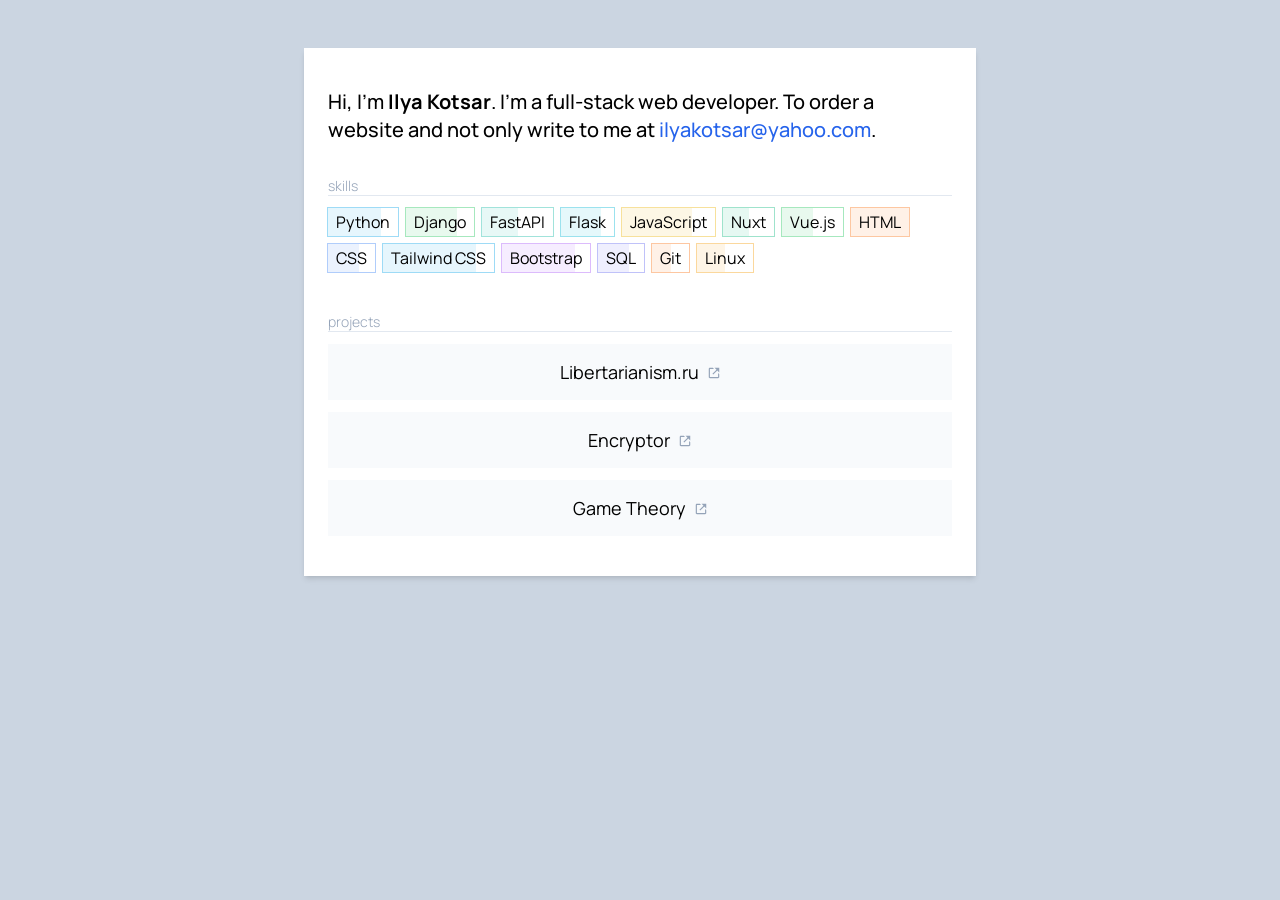
==== commit c6031d18: "Update" ====
--- a/index.html
+++ b/index.html
@@ -3,7 +3,6 @@
 	<head>
 		<meta charset="utf-8">
 		<meta name="viewport" content="width=device-width, initial-scale=1">
-		<meta name="author" content="Ilya Kotsar">
 		<title>Ilya Kotsar</title>
 		<link rel="icon" type="image/png" href="https://avatars.githubusercontent.com/u/57188064?v=4">
 		<link rel="preconnect" href="https://fonts.googleapis.com">
@@ -24,7 +23,7 @@
 			<div class="max-w-2xl bg-white px-6 py-10 m-2 shadow-md">
 				<div class="mb-8 text-xl font-medium">
 					<p>
-						Hi, I'm <strong>Ilya Kotsar</strong>. I'm a full-stack web developer. To order a website and not only write to me at <a href="mailto:ilyakotsar@yahoo.com" class="text-blue-600 hover:text-blue-400 focus:text-blue-400 transition outline-none">ilyakotsar@yahoo.com</a>.
+						Hi, I'm <strong>Ilya Kotsar</strong>. I'm a full-stack web developer. To order a website and not only write to me at <a href="mailto:ilyakotsar@yahoo.com" class="text-blue-600 hover:text-blue-400 transition">ilyakotsar@yahoo.com</a>.
 					</p>
 				</div>
 				<div class="mb-8">
@@ -91,16 +90,22 @@
 				<div>
 					<h3 class="text-slate-400 text-sm font-light border-b border-slate-200 h-5">projects</h3>
 					<div class="mt-3">
-						<a href="https://libertarianism.ru/" target="_blank" class="mb-3 flex justify-center items-center py-3 text-lg bg-slate-50 border-2 border-transparent hover:bg-inherit hover:border-blue-400 focus:border-blue-400 transition outline-none">
+						<a href="https://libertarianism.ru/" target="_blank" class="mb-3 flex justify-center items-center py-3 text-lg bg-slate-50 border-2 border-transparent hover:bg-inherit hover:border-blue-400 transition">
 							<span>Libertarianism.ru</span>
 							<div class="ms-2 mt-0.5 text-slate-400">
-								<svg xmlns="http://www.w3.org/2000/svg" width="14" height="14" viewBox="0 0 24 24" fill="currentColor"><path d="m13 3 3.293 3.293-7 7 1.414 1.414 7-7L21 11V3z"></path><path d="M19 19H5V5h7l-2-2H5c-1.103 0-2 .897-2 2v14c0 1.103.897 2 2 2h14c1.103 0 2-.897 2-2v-5l-2-2v7z"></path></svg>
+								<svg xmlns="http://www.w3.org/2000/svg" width="14" height="14" viewBox="0 0 24 24"><path d="m13 3 3.293 3.293-7 7 1.414 1.414 7-7L21 11V3z"></path><path d="M19 19H5V5h7l-2-2H5c-1.103 0-2 .897-2 2v14c0 1.103.897 2 2 2h14c1.103 0 2-.897 2-2v-5l-2-2v7z"></path></svg>
 							</div>
 						</a>
-						<a href="https://github.com/ilyakotsar/game-theory" target="_blank" class="mb-3 flex justify-center items-center py-3 text-lg bg-slate-50 border-2 border-transparent hover:bg-inherit hover:border-blue-400 focus:border-blue-400 transition outline-none">
+						<a href="https://github.com/ilyakotsar/encryptor" target="_blank" class="mb-3 flex justify-center items-center py-3 text-lg bg-slate-50 border-2 border-transparent hover:bg-inherit hover:border-blue-400 transition">
+							<span>Encryptor</span>
+							<div class="ms-2 mt-0.5 text-slate-400">
+								<svg xmlns="http://www.w3.org/2000/svg" width="14" height="14" viewBox="0 0 24 24"><path d="m13 3 3.293 3.293-7 7 1.414 1.414 7-7L21 11V3z"></path><path d="M19 19H5V5h7l-2-2H5c-1.103 0-2 .897-2 2v14c0 1.103.897 2 2 2h14c1.103 0 2-.897 2-2v-5l-2-2v7z"></path></svg>
+							</div>
+						</a>
+						<a href="https://github.com/ilyakotsar/game-theory" target="_blank" class="flex justify-center items-center py-3 text-lg bg-slate-50 border-2 border-transparent hover:bg-inherit hover:border-blue-400 transition">
 							<span>Game Theory</span>
 							<div class="ms-2 mt-0.5 text-slate-400">
-								<svg xmlns="http://www.w3.org/2000/svg" width="14" height="14" viewBox="0 0 24 24" fill="currentColor"><path d="m13 3 3.293 3.293-7 7 1.414 1.414 7-7L21 11V3z"></path><path d="M19 19H5V5h7l-2-2H5c-1.103 0-2 .897-2 2v14c0 1.103.897 2 2 2h14c1.103 0 2-.897 2-2v-5l-2-2v7z"></path></svg>
+								<svg xmlns="http://www.w3.org/2000/svg" width="14" height="14" viewBox="0 0 24 24"><path d="m13 3 3.293 3.293-7 7 1.414 1.414 7-7L21 11V3z"></path><path d="M19 19H5V5h7l-2-2H5c-1.103 0-2 .897-2 2v14c0 1.103.897 2 2 2h14c1.103 0 2-.897 2-2v-5l-2-2v7z"></path></svg>
 							</div>
 						</a>
 					</div>
--- a/main.min.css
+++ b/main.min.css
@@ -1 +1 @@
-/*! tailwindcss v3.4.6 | MIT License | https://tailwindcss.com*/*,:after,:before{box-sizing:border-box;border:0 solid #e5e7eb}:after,:before{--tw-content:""}:host,html{line-height:1.5;-webkit-text-size-adjust:100%;-moz-tab-size:4;-o-tab-size:4;tab-size:4;font-family:Manrope,sans-serif;font-feature-settings:normal;font-variation-settings:normal;-webkit-tap-highlight-color:transparent}body{margin:0;line-height:inherit}hr{height:0;color:inherit;border-top-width:1px}abbr:where([title]){-webkit-text-decoration:underline dotted;text-decoration:underline dotted}h1,h2,h3,h4,h5,h6{font-size:inherit;font-weight:inherit}a{color:inherit;text-decoration:inherit}b,strong{font-weight:bolder}code,kbd,pre,samp{font-family:monospace;font-feature-settings:normal;font-variation-settings:normal;font-size:1em}small{font-size:80%}sub,sup{font-size:75%;line-height:0;position:relative;vertical-align:initial}sub{bottom:-.25em}sup{top:-.5em}table{text-indent:0;border-color:inherit;border-collapse:collapse}button,input,optgroup,select,textarea{font-family:inherit;font-feature-settings:inherit;font-variation-settings:inherit;font-size:100%;font-weight:inherit;line-height:inherit;letter-spacing:inherit;color:inherit;margin:0;padding:0}button,select{text-transform:none}button,input:where([type=button]),input:where([type=reset]),input:where([type=submit]){-webkit-appearance:button;background-color:initial;background-image:none}:-moz-focusring{outline:auto}:-moz-ui-invalid{box-shadow:none}progress{vertical-align:initial}::-webkit-inner-spin-button,::-webkit-outer-spin-button{height:auto}[type=search]{-webkit-appearance:textfield;outline-offset:-2px}::-webkit-search-decoration{-webkit-appearance:none}::-webkit-file-upload-button{-webkit-appearance:button;font:inherit}summary{display:list-item}blockquote,dd,dl,figure,h1,h2,h3,h4,h5,h6,hr,p,pre{margin:0}fieldset{margin:0}fieldset,legend{padding:0}menu,ol,ul{list-style:none;margin:0;padding:0}dialog{padding:0}textarea{resize:vertical}input::-moz-placeholder,textarea::-moz-placeholder{opacity:1;color:#9ca3af}input::placeholder,textarea::placeholder{opacity:1;color:#9ca3af}[role=button],button{cursor:pointer}:disabled{cursor:default}audio,canvas,embed,iframe,img,object,svg,video{display:block;vertical-align:middle}img,video{max-width:100%;height:auto}[hidden]{display:none}*,::backdrop,:after,:before{--tw-border-spacing-x:0;--tw-border-spacing-y:0;--tw-translate-x:0;--tw-translate-y:0;--tw-rotate:0;--tw-skew-x:0;--tw-skew-y:0;--tw-scale-x:1;--tw-scale-y:1;--tw-pan-x: ;--tw-pan-y: ;--tw-pinch-zoom: ;--tw-scroll-snap-strictness:proximity;--tw-gradient-from-position: ;--tw-gradient-via-position: ;--tw-gradient-to-position: ;--tw-ordinal: ;--tw-slashed-zero: ;--tw-numeric-figure: ;--tw-numeric-spacing: ;--tw-numeric-fraction: ;--tw-ring-inset: ;--tw-ring-offset-width:0px;--tw-ring-offset-color:#fff;--tw-ring-color:#3b82f680;--tw-ring-offset-shadow:0 0 #0000;--tw-ring-shadow:0 0 #0000;--tw-shadow:0 0 #0000;--tw-shadow-colored:0 0 #0000;--tw-blur: ;--tw-brightness: ;--tw-contrast: ;--tw-grayscale: ;--tw-hue-rotate: ;--tw-invert: ;--tw-saturate: ;--tw-sepia: ;--tw-drop-shadow: ;--tw-backdrop-blur: ;--tw-backdrop-brightness: ;--tw-backdrop-contrast: ;--tw-backdrop-grayscale: ;--tw-backdrop-hue-rotate: ;--tw-backdrop-invert: ;--tw-backdrop-opacity: ;--tw-backdrop-saturate: ;--tw-backdrop-sepia: ;--tw-contain-size: ;--tw-contain-layout: ;--tw-contain-paint: ;--tw-contain-style: }.absolute{position:absolute}.relative{position:relative}.bottom-0{bottom:0}.left-0{left:0}.m-2{margin:.5rem}.my-10{margin-top:2.5rem;margin-bottom:2.5rem}.mb-2{margin-bottom:.5rem}.mb-3{margin-bottom:.75rem}.mb-8{margin-bottom:2rem}.me-2{margin-inline-end:.5rem}.ms-2{margin-inline-start:.5rem}.mt-0\.5{margin-top:.125rem}.mt-3{margin-top:.75rem}.flex{display:flex}.h-5{height:1.25rem}.h-7{height:1.75rem}.w-1\/2{width:50%}.w-3\/4{width:75%}.w-4\/6{width:66.666667%}.w-5\/6{width:83.333333%}.w-full{width:100%}.max-w-2xl{max-width:42rem}.flex-wrap{flex-wrap:wrap}.items-center{align-items:center}.justify-center{justify-content:center}.border-2{border-width:2px}.border-b{border-bottom-width:1px}.border-slate-200{--tw-border-opacity:1;border-color:rgb(226 232 240/var(--tw-border-opacity))}.border-transparent{border-color:#0000}.bg-amber-500\/10{background-color:#f59e0b1a}.bg-blue-500\/10{background-color:#3b82f61a}.bg-cyan-500\/10{background-color:#06b6d41a}.bg-emerald-500\/10{background-color:#10b9811a}.bg-green-500\/10{background-color:#22c55e1a}.bg-indigo-500\/10{background-color:#6366f11a}.bg-orange-500\/10{background-color:#f973161a}.bg-purple-500\/10{background-color:#a855f71a}.bg-sky-500\/10{background-color:#0ea5e91a}.bg-slate-300{--tw-bg-opacity:1;background-color:rgb(203 213 225/var(--tw-bg-opacity))}.bg-slate-50{--tw-bg-opacity:1;background-color:rgb(248 250 252/var(--tw-bg-opacity))}.bg-teal-500\/10{background-color:#14b8a61a}.bg-white{--tw-bg-opacity:1;background-color:rgb(255 255 255/var(--tw-bg-opacity))}.bg-yellow-500\/10{background-color:#eab3081a}.px-2{padding-left:.5rem;padding-right:.5rem}.px-6{padding-left:1.5rem;padding-right:1.5rem}.py-10{padding-top:2.5rem;padding-bottom:2.5rem}.py-3{padding-top:.75rem;padding-bottom:.75rem}.text-lg{font-size:1.125rem;line-height:1.75rem}.text-sm{font-size:.875rem;line-height:1.25rem}.text-xl{font-size:1.25rem;line-height:1.75rem}.font-light{font-weight:300}.font-medium{font-weight:500}.text-black{--tw-text-opacity:1;color:rgb(0 0 0/var(--tw-text-opacity))}.text-blue-600{--tw-text-opacity:1;color:rgb(37 99 235/var(--tw-text-opacity))}.text-slate-400{--tw-text-opacity:1;color:rgb(148 163 184/var(--tw-text-opacity))}.shadow-md{--tw-shadow:0 4px 6px -1px #0000001a,0 2px 4px -2px #0000001a;--tw-shadow-colored:0 4px 6px -1px var(--tw-shadow-color),0 2px 4px -2px var(--tw-shadow-color);box-shadow:var(--tw-ring-offset-shadow,0 0 #0000),var(--tw-ring-shadow,0 0 #0000),var(--tw-shadow)}.outline-none{outline:2px solid #0000;outline-offset:2px}.outline{outline-style:solid}.outline-1{outline-width:1px}.outline-amber-500\/40{outline-color:#f59e0b66}.outline-blue-500\/40{outline-color:#3b82f666}.outline-cyan-500\/40{outline-color:#06b6d466}.outline-emerald-500\/40{outline-color:#10b98166}.outline-green-500\/40{outline-color:#22c55e66}.outline-indigo-500\/40{outline-color:#6366f166}.outline-orange-500\/40{outline-color:#f9731666}.outline-purple-500\/40{outline-color:#a855f766}.outline-sky-500\/40{outline-color:#0ea5e966}.outline-teal-500\/40{outline-color:#14b8a666}.outline-yellow-500\/40{outline-color:#eab30866}.transition{transition-property:color,background-color,border-color,text-decoration-color,fill,stroke,opacity,box-shadow,transform,filter,-webkit-backdrop-filter;transition-property:color,background-color,border-color,text-decoration-color,fill,stroke,opacity,box-shadow,transform,filter,backdrop-filter;transition-property:color,background-color,border-color,text-decoration-color,fill,stroke,opacity,box-shadow,transform,filter,backdrop-filter,-webkit-backdrop-filter;transition-timing-function:cubic-bezier(.4,0,.2,1);transition-duration:.15s}::-moz-selection{background-color:#3b82f633}::selection{background-color:#3b82f633}.hover\:border-blue-400:hover{--tw-border-opacity:1;border-color:rgb(96 165 250/var(--tw-border-opacity))}.hover\:bg-inherit:hover{background-color:inherit}.hover\:text-blue-400:hover{--tw-text-opacity:1;color:rgb(96 165 250/var(--tw-text-opacity))}.focus\:border-blue-400:focus{--tw-border-opacity:1;border-color:rgb(96 165 250/var(--tw-border-opacity))}.focus\:text-blue-400:focus{--tw-text-opacity:1;color:rgb(96 165 250/var(--tw-text-opacity))}+/*! tailwindcss v3.4.7 | MIT License | https://tailwindcss.com*/*,:after,:before{box-sizing:border-box;border:0 solid #e5e7eb}:after,:before{--tw-content:""}:host,html{line-height:1.5;-webkit-text-size-adjust:100%;-moz-tab-size:4;-o-tab-size:4;tab-size:4;font-family:Manrope,sans-serif;font-feature-settings:normal;font-variation-settings:normal;-webkit-tap-highlight-color:transparent}body{margin:0;line-height:inherit}hr{height:0;color:inherit;border-top-width:1px}abbr:where([title]){-webkit-text-decoration:underline dotted;text-decoration:underline dotted}h1,h2,h3,h4,h5,h6{font-size:inherit;font-weight:inherit}a{color:inherit;text-decoration:inherit}b,strong{font-weight:bolder}code,kbd,pre,samp{font-family:monospace;font-feature-settings:normal;font-variation-settings:normal;font-size:1em}small{font-size:80%}sub,sup{font-size:75%;line-height:0;position:relative;vertical-align:initial}sub{bottom:-.25em}sup{top:-.5em}table{text-indent:0;border-color:inherit;border-collapse:collapse}button,input,optgroup,select,textarea{font-family:inherit;font-feature-settings:inherit;font-variation-settings:inherit;font-size:100%;font-weight:inherit;line-height:inherit;letter-spacing:inherit;color:inherit;margin:0;padding:0}button,select{text-transform:none}button,input:where([type=button]),input:where([type=reset]),input:where([type=submit]){-webkit-appearance:button;background-color:initial;background-image:none}:-moz-focusring{outline:auto}:-moz-ui-invalid{box-shadow:none}progress{vertical-align:initial}::-webkit-inner-spin-button,::-webkit-outer-spin-button{height:auto}[type=search]{-webkit-appearance:textfield;outline-offset:-2px}::-webkit-search-decoration{-webkit-appearance:none}::-webkit-file-upload-button{-webkit-appearance:button;font:inherit}summary{display:list-item}blockquote,dd,dl,figure,h1,h2,h3,h4,h5,h6,hr,p,pre{margin:0}fieldset{margin:0}fieldset,legend{padding:0}menu,ol,ul{list-style:none;margin:0;padding:0}dialog{padding:0}textarea{resize:vertical}input::-moz-placeholder,textarea::-moz-placeholder{opacity:1;color:#9ca3af}input::placeholder,textarea::placeholder{opacity:1;color:#9ca3af}[role=button],button{cursor:pointer}:disabled{cursor:default}audio,canvas,embed,iframe,img,object,svg,video{display:block;vertical-align:middle}img,video{max-width:100%;height:auto}[hidden]{display:none}*,::backdrop,:after,:before{--tw-border-spacing-x:0;--tw-border-spacing-y:0;--tw-translate-x:0;--tw-translate-y:0;--tw-rotate:0;--tw-skew-x:0;--tw-skew-y:0;--tw-scale-x:1;--tw-scale-y:1;--tw-pan-x: ;--tw-pan-y: ;--tw-pinch-zoom: ;--tw-scroll-snap-strictness:proximity;--tw-gradient-from-position: ;--tw-gradient-via-position: ;--tw-gradient-to-position: ;--tw-ordinal: ;--tw-slashed-zero: ;--tw-numeric-figure: ;--tw-numeric-spacing: ;--tw-numeric-fraction: ;--tw-ring-inset: ;--tw-ring-offset-width:0px;--tw-ring-offset-color:#fff;--tw-ring-color:#3b82f680;--tw-ring-offset-shadow:0 0 #0000;--tw-ring-shadow:0 0 #0000;--tw-shadow:0 0 #0000;--tw-shadow-colored:0 0 #0000;--tw-blur: ;--tw-brightness: ;--tw-contrast: ;--tw-grayscale: ;--tw-hue-rotate: ;--tw-invert: ;--tw-saturate: ;--tw-sepia: ;--tw-drop-shadow: ;--tw-backdrop-blur: ;--tw-backdrop-brightness: ;--tw-backdrop-contrast: ;--tw-backdrop-grayscale: ;--tw-backdrop-hue-rotate: ;--tw-backdrop-invert: ;--tw-backdrop-opacity: ;--tw-backdrop-saturate: ;--tw-backdrop-sepia: ;--tw-contain-size: ;--tw-contain-layout: ;--tw-contain-paint: ;--tw-contain-style: }.absolute{position:absolute}.relative{position:relative}.bottom-0{bottom:0}.left-0{left:0}.m-2{margin:.5rem}.my-10{margin-top:2.5rem;margin-bottom:2.5rem}.mb-2{margin-bottom:.5rem}.mb-3{margin-bottom:.75rem}.mb-8{margin-bottom:2rem}.me-2{margin-inline-end:.5rem}.ms-2{margin-inline-start:.5rem}.mt-0\.5{margin-top:.125rem}.mt-3{margin-top:.75rem}.flex{display:flex}.h-5{height:1.25rem}.h-7{height:1.75rem}.w-1\/2{width:50%}.w-3\/4{width:75%}.w-4\/6{width:66.666667%}.w-5\/6{width:83.333333%}.w-full{width:100%}.max-w-2xl{max-width:42rem}.flex-wrap{flex-wrap:wrap}.items-center{align-items:center}.justify-center{justify-content:center}.border-2{border-width:2px}.border-b{border-bottom-width:1px}.border-slate-200{--tw-border-opacity:1;border-color:rgb(226 232 240/var(--tw-border-opacity))}.border-transparent{border-color:#0000}.bg-amber-500\/10{background-color:#f59e0b1a}.bg-blue-500\/10{background-color:#3b82f61a}.bg-cyan-500\/10{background-color:#06b6d41a}.bg-emerald-500\/10{background-color:#10b9811a}.bg-green-500\/10{background-color:#22c55e1a}.bg-indigo-500\/10{background-color:#6366f11a}.bg-orange-500\/10{background-color:#f973161a}.bg-purple-500\/10{background-color:#a855f71a}.bg-sky-500\/10{background-color:#0ea5e91a}.bg-slate-300{--tw-bg-opacity:1;background-color:rgb(203 213 225/var(--tw-bg-opacity))}.bg-slate-50{--tw-bg-opacity:1;background-color:rgb(248 250 252/var(--tw-bg-opacity))}.bg-teal-500\/10{background-color:#14b8a61a}.bg-white{--tw-bg-opacity:1;background-color:rgb(255 255 255/var(--tw-bg-opacity))}.bg-yellow-500\/10{background-color:#eab3081a}.px-2{padding-left:.5rem;padding-right:.5rem}.px-6{padding-left:1.5rem;padding-right:1.5rem}.py-10{padding-top:2.5rem;padding-bottom:2.5rem}.py-3{padding-top:.75rem;padding-bottom:.75rem}.text-lg{font-size:1.125rem;line-height:1.75rem}.text-sm{font-size:.875rem;line-height:1.25rem}.text-xl{font-size:1.25rem;line-height:1.75rem}.font-light{font-weight:300}.font-medium{font-weight:500}.text-black{--tw-text-opacity:1;color:rgb(0 0 0/var(--tw-text-opacity))}.text-blue-600{--tw-text-opacity:1;color:rgb(37 99 235/var(--tw-text-opacity))}.text-slate-400{--tw-text-opacity:1;color:rgb(148 163 184/var(--tw-text-opacity))}.shadow-md{--tw-shadow:0 4px 6px -1px #0000001a,0 2px 4px -2px #0000001a;--tw-shadow-colored:0 4px 6px -1px var(--tw-shadow-color),0 2px 4px -2px var(--tw-shadow-color);box-shadow:var(--tw-ring-offset-shadow,0 0 #0000),var(--tw-ring-shadow,0 0 #0000),var(--tw-shadow)}.outline{outline-style:solid}.outline-1{outline-width:1px}.outline-amber-500\/40{outline-color:#f59e0b66}.outline-blue-500\/40{outline-color:#3b82f666}.outline-cyan-500\/40{outline-color:#06b6d466}.outline-emerald-500\/40{outline-color:#10b98166}.outline-green-500\/40{outline-color:#22c55e66}.outline-indigo-500\/40{outline-color:#6366f166}.outline-orange-500\/40{outline-color:#f9731666}.outline-purple-500\/40{outline-color:#a855f766}.outline-sky-500\/40{outline-color:#0ea5e966}.outline-teal-500\/40{outline-color:#14b8a666}.outline-yellow-500\/40{outline-color:#eab30866}.transition{transition-property:color,background-color,border-color,text-decoration-color,fill,stroke,opacity,box-shadow,transform,filter,-webkit-backdrop-filter;transition-property:color,background-color,border-color,text-decoration-color,fill,stroke,opacity,box-shadow,transform,filter,backdrop-filter;transition-property:color,background-color,border-color,text-decoration-color,fill,stroke,opacity,box-shadow,transform,filter,backdrop-filter,-webkit-backdrop-filter;transition-timing-function:cubic-bezier(.4,0,.2,1);transition-duration:.15s}svg{fill:currentColor}.hover\:border-blue-400:hover{--tw-border-opacity:1;border-color:rgb(96 165 250/var(--tw-border-opacity))}.hover\:bg-inherit:hover{background-color:inherit}.hover\:text-blue-400:hover{--tw-text-opacity:1;color:rgb(96 165 250/var(--tw-text-opacity))}
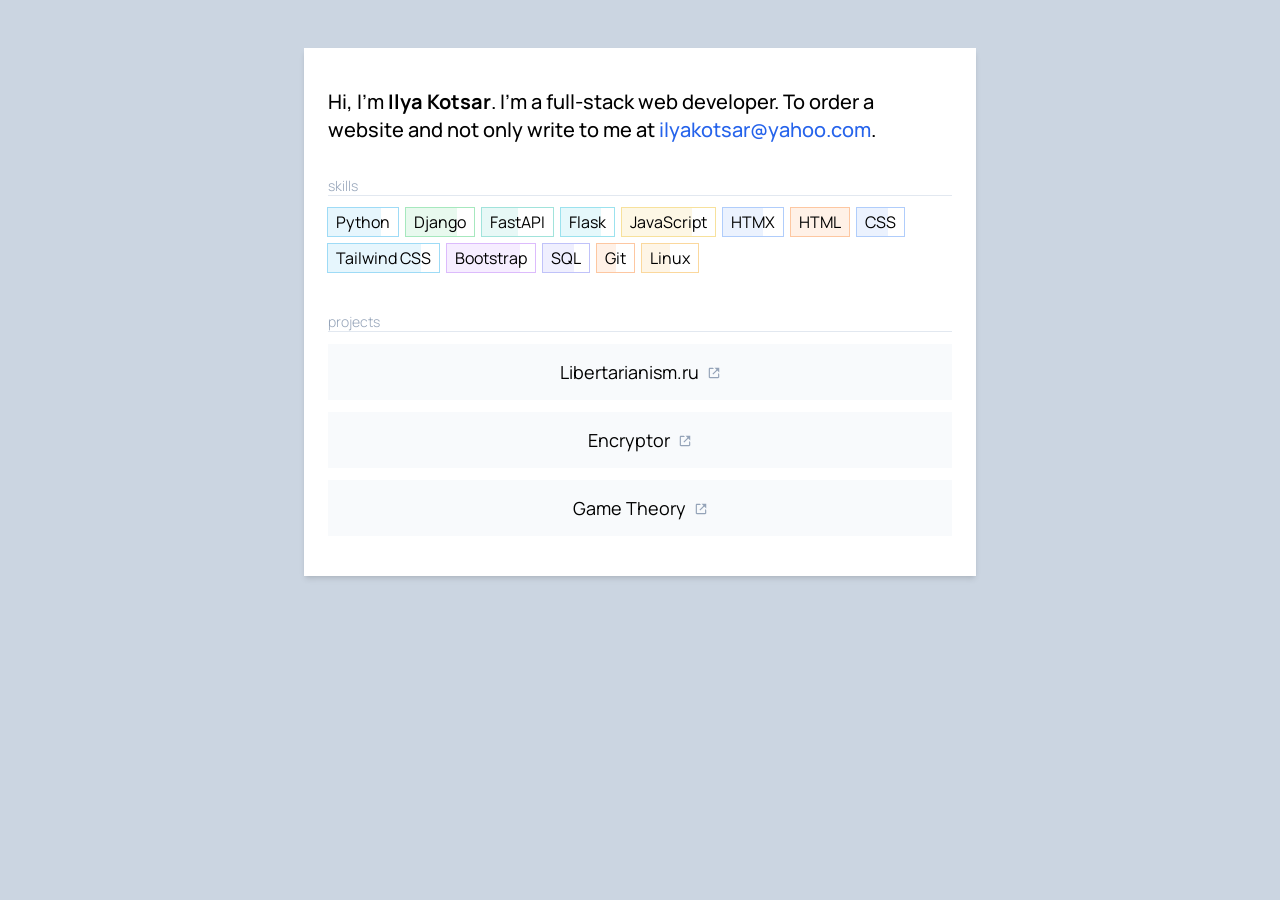
==== commit 7241ab92: "Update" ====
--- a/index.html
+++ b/index.html
@@ -49,13 +49,9 @@
 							<div class="h-7 px-2 w-3/4 bg-yellow-500/10 absolute bottom-0 left-0"></div>
 							<div class="h-7 flex items-center justify-center relative">JavaScript</div>
 						</div>
-						<div class="h-7 px-2 relative outline outline-1 outline-emerald-500/40 me-2 mb-2">
-							<div class="h-7 px-2 w-1/2 bg-emerald-500/10 absolute bottom-0 left-0"></div>
-							<div class="h-7 flex items-center justify-center relative">Nuxt</div>
-						</div>
-						<div class="h-7 px-2 relative outline outline-1 outline-green-500/40 me-2 mb-2">
-							<div class="h-7 px-2 w-1/2 bg-green-500/10 absolute bottom-0 left-0"></div>
-							<div class="h-7 flex items-center justify-center relative">Vue.js</div>
+						<div class="h-7 px-2 relative outline outline-1 outline-blue-500/40 me-2 mb-2">
+							<div class="h-7 px-2 w-4/6 bg-blue-500/10 absolute bottom-0 left-0"></div>
+							<div class="h-7 flex items-center justify-center relative">HTMX</div>
 						</div>
 						<div class="h-7 px-2 relative outline outline-1 outline-orange-500/40 me-2 mb-2">
 							<div class="h-7 px-2 w-full bg-orange-500/10 absolute bottom-0 left-0"></div>
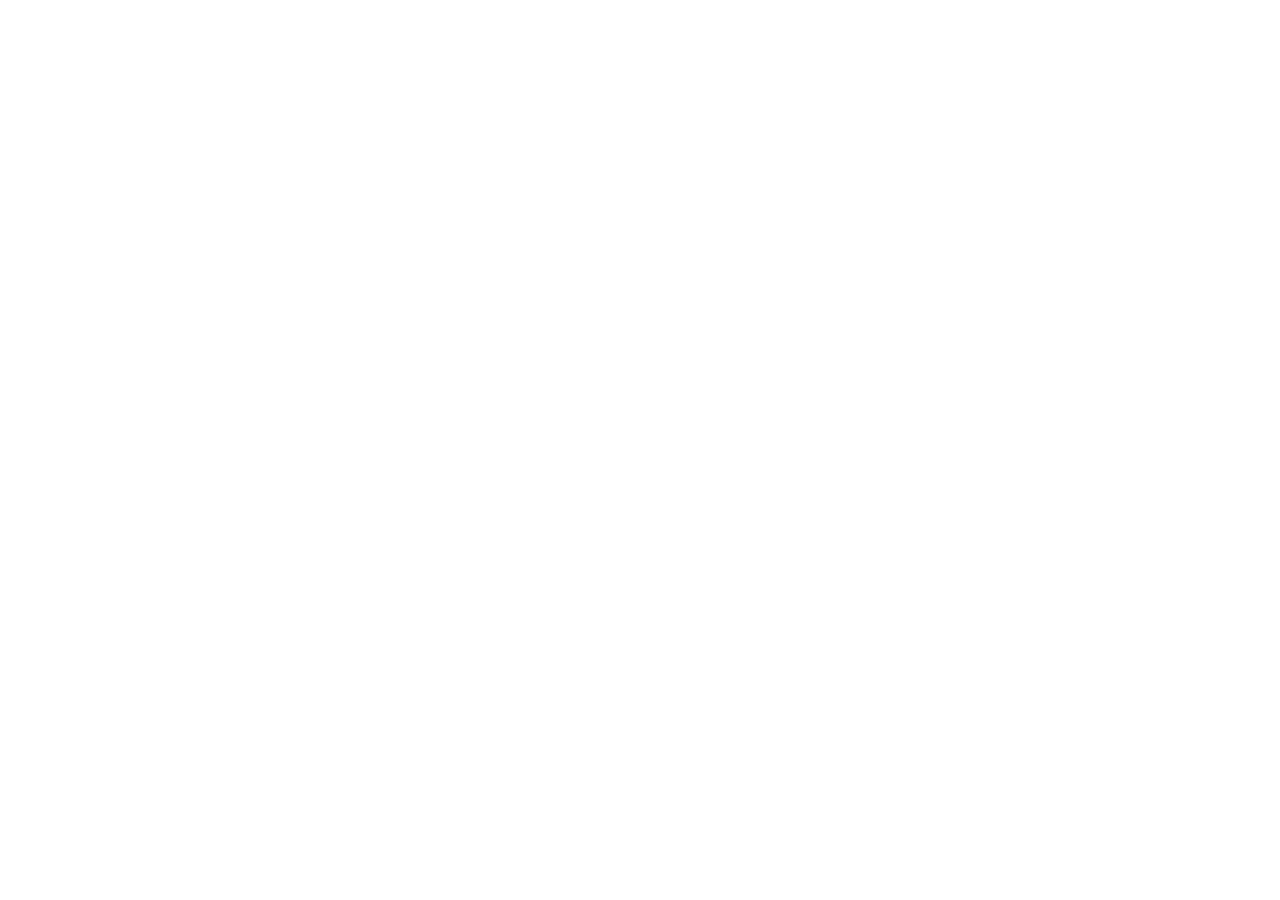
==== commit dabb4e6c: "Create index.html" ====
--- a/index.html
+++ b/index.html
@@ -1,112 +1,15 @@
 <!DOCTYPE html>
-<html lang="en">
-	<head>
-		<meta charset="utf-8">
-		<meta name="viewport" content="width=device-width, initial-scale=1">
-		<title>Ilya Kotsar</title>
-		<link rel="icon" type="image/png" href="https://avatars.githubusercontent.com/u/57188064?v=4">
-		<link rel="preconnect" href="https://fonts.googleapis.com">
-		<link rel="preconnect" href="https://fonts.gstatic.com" crossorigin>
-		<link href="https://fonts.googleapis.com/css2?family=Manrope:wght@200..800&display=swap" rel="stylesheet">
-		<!--
-			<script src="https://cdn.tailwindcss.com"></script>
-			<style>
-				body {
-					font-family: 'Manrope', sans-serif;
-				}
-			</style>
-		-->
-		<link rel="stylesheet" href="/main.min.css">
-	</head>
-	<body class="text-black bg-slate-300">
-		<div class="flex justify-center my-10">
-			<div class="max-w-2xl bg-white px-6 py-10 m-2 shadow-md">
-				<div class="mb-8 text-xl font-medium">
-					<p>
-						Hi, I'm <strong>Ilya Kotsar</strong>. I'm a full-stack web developer. To order a website and not only write to me at <a href="mailto:ilyakotsar@yahoo.com" class="text-blue-600 hover:text-blue-400 transition">ilyakotsar@yahoo.com</a>.
-					</p>
-				</div>
-				<div class="mb-8">
-					<h3 class="text-slate-400 text-sm font-light border-b border-slate-200 h-5">skills</h3>
-					<div class="flex flex-wrap mt-3">
-						<div class="h-7 px-2 relative outline outline-1 outline-sky-500/40 me-2 mb-2">
-							<div class="h-7 px-2 w-3/4 bg-sky-500/10 absolute bottom-0 left-0"></div>
-							<div class="h-7 flex items-center justify-center relative">Python</div>
-						</div>
-						<div class="h-7 px-2 relative outline outline-1 outline-green-500/40 me-2 mb-2">
-							<div class="h-7 px-2 w-3/4 bg-green-500/10 absolute bottom-0 left-0"></div>
-							<div class="h-7 flex items-center justify-center relative">Django</div>
-						</div>
-						<div class="h-7 px-2 relative outline outline-1 outline-teal-500/40 me-2 mb-2">
-							<div class="h-7 px-2 w-1/2 bg-teal-500/10 absolute bottom-0 left-0"></div>
-							<div class="h-7 flex items-center justify-center relative">FastAPI</div>
-						</div>
-						<div class="h-7 px-2 relative outline outline-1 outline-cyan-500/40 me-2 mb-2">
-							<div class="h-7 px-2 w-3/4 bg-cyan-500/10 absolute bottom-0 left-0"></div>
-							<div class="h-7 flex items-center justify-center relative">Flask</div>
-						</div>
-						<div class="h-7 px-2 relative outline outline-1 outline-yellow-500/40 me-2 mb-2">
-							<div class="h-7 px-2 w-3/4 bg-yellow-500/10 absolute bottom-0 left-0"></div>
-							<div class="h-7 flex items-center justify-center relative">JavaScript</div>
-						</div>
-						<div class="h-7 px-2 relative outline outline-1 outline-blue-500/40 me-2 mb-2">
-							<div class="h-7 px-2 w-4/6 bg-blue-500/10 absolute bottom-0 left-0"></div>
-							<div class="h-7 flex items-center justify-center relative">HTMX</div>
-						</div>
-						<div class="h-7 px-2 relative outline outline-1 outline-orange-500/40 me-2 mb-2">
-							<div class="h-7 px-2 w-full bg-orange-500/10 absolute bottom-0 left-0"></div>
-							<div class="h-7 flex items-center justify-center relative">HTML</div>
-						</div>
-						<div class="h-7 px-2 relative outline outline-1 outline-blue-500/40 me-2 mb-2">
-							<div class="h-7 px-2 w-4/6 bg-blue-500/10 absolute bottom-0 left-0"></div>
-							<div class="h-7 flex items-center justify-center relative">CSS</div>
-						</div>
-						<div class="h-7 px-2 relative outline outline-1 outline-sky-500/40 me-2 mb-2">
-							<div class="h-7 px-2 w-5/6 bg-sky-500/10 absolute bottom-0 left-0"></div>
-							<div class="h-7 flex items-center justify-center relative">Tailwind CSS</div>
-						</div>
-						<div class="h-7 px-2 relative outline outline-1 outline-purple-500/40 me-2 mb-2">
-							<div class="h-7 px-2 w-5/6 bg-purple-500/10 absolute bottom-0 left-0"></div>
-							<div class="h-7 flex items-center justify-center relative">Bootstrap</div>
-						</div>
-						<div class="h-7 px-2 relative outline outline-1 outline-indigo-500/40 me-2 mb-2">
-							<div class="h-7 px-2 w-4/6 bg-indigo-500/10 absolute bottom-0 left-0"></div>
-							<div class="h-7 flex items-center justify-center relative">SQL</div>
-						</div>
-						<div class="h-7 px-2 relative outline outline-1 outline-orange-500/40 me-2 mb-2">
-							<div class="h-7 px-2 w-1/2 bg-orange-500/10 absolute bottom-0 left-0"></div>
-							<div class="h-7 flex items-center justify-center relative">Git</div>
-						</div>
-						<div class="h-7 px-2 relative outline outline-1 outline-amber-500/40 me-2 mb-2">
-							<div class="h-7 px-2 w-1/2 bg-amber-500/10 absolute bottom-0 left-0"></div>
-							<div class="h-7 flex items-center justify-center relative">Linux</div>
-						</div>
-					</div>
-				</div>
-				<div>
-					<h3 class="text-slate-400 text-sm font-light border-b border-slate-200 h-5">projects</h3>
-					<div class="mt-3">
-						<a href="https://libertarianism.ru/" target="_blank" class="mb-3 flex justify-center items-center py-3 text-lg bg-slate-50 border-2 border-transparent hover:bg-inherit hover:border-blue-400 transition">
-							<span>Libertarianism.ru</span>
-							<div class="ms-2 mt-0.5 text-slate-400">
-								<svg xmlns="http://www.w3.org/2000/svg" width="14" height="14" viewBox="0 0 24 24"><path d="m13 3 3.293 3.293-7 7 1.414 1.414 7-7L21 11V3z"></path><path d="M19 19H5V5h7l-2-2H5c-1.103 0-2 .897-2 2v14c0 1.103.897 2 2 2h14c1.103 0 2-.897 2-2v-5l-2-2v7z"></path></svg>
-							</div>
-						</a>
-						<a href="https://github.com/ilyakotsar/encryptor" target="_blank" class="mb-3 flex justify-center items-center py-3 text-lg bg-slate-50 border-2 border-transparent hover:bg-inherit hover:border-blue-400 transition">
-							<span>Encryptor</span>
-							<div class="ms-2 mt-0.5 text-slate-400">
-								<svg xmlns="http://www.w3.org/2000/svg" width="14" height="14" viewBox="0 0 24 24"><path d="m13 3 3.293 3.293-7 7 1.414 1.414 7-7L21 11V3z"></path><path d="M19 19H5V5h7l-2-2H5c-1.103 0-2 .897-2 2v14c0 1.103.897 2 2 2h14c1.103 0 2-.897 2-2v-5l-2-2v7z"></path></svg>
-							</div>
-						</a>
-						<a href="https://github.com/ilyakotsar/game-theory" target="_blank" class="flex justify-center items-center py-3 text-lg bg-slate-50 border-2 border-transparent hover:bg-inherit hover:border-blue-400 transition">
-							<span>Game Theory</span>
-							<div class="ms-2 mt-0.5 text-slate-400">
-								<svg xmlns="http://www.w3.org/2000/svg" width="14" height="14" viewBox="0 0 24 24"><path d="m13 3 3.293 3.293-7 7 1.414 1.414 7-7L21 11V3z"></path><path d="M19 19H5V5h7l-2-2H5c-1.103 0-2 .897-2 2v14c0 1.103.897 2 2 2h14c1.103 0 2-.897 2-2v-5l-2-2v7z"></path></svg>
-							</div>
-						</a>
-					</div>
-				</div>
-			</div>
-		</div>
-	</body>
-</html>+<html>
+<head>
+  <meta charset="utf-8">
+  <meta name="viewport" content="width=device-width, initial-scale=1">
+  <meta http-equiv="refresh" content="0; url=https://github.com/ilyakotsar">
+  <title>Ilya Kotsar</title>
+  <script>
+    window.location.href = 'https://github.com/ilyakotsar';
+  </script>
+</head>
+<body>
+  <a href="https://github.com/ilyakotsar">Ilya Kotsar</a>
+</body>
+</html>
